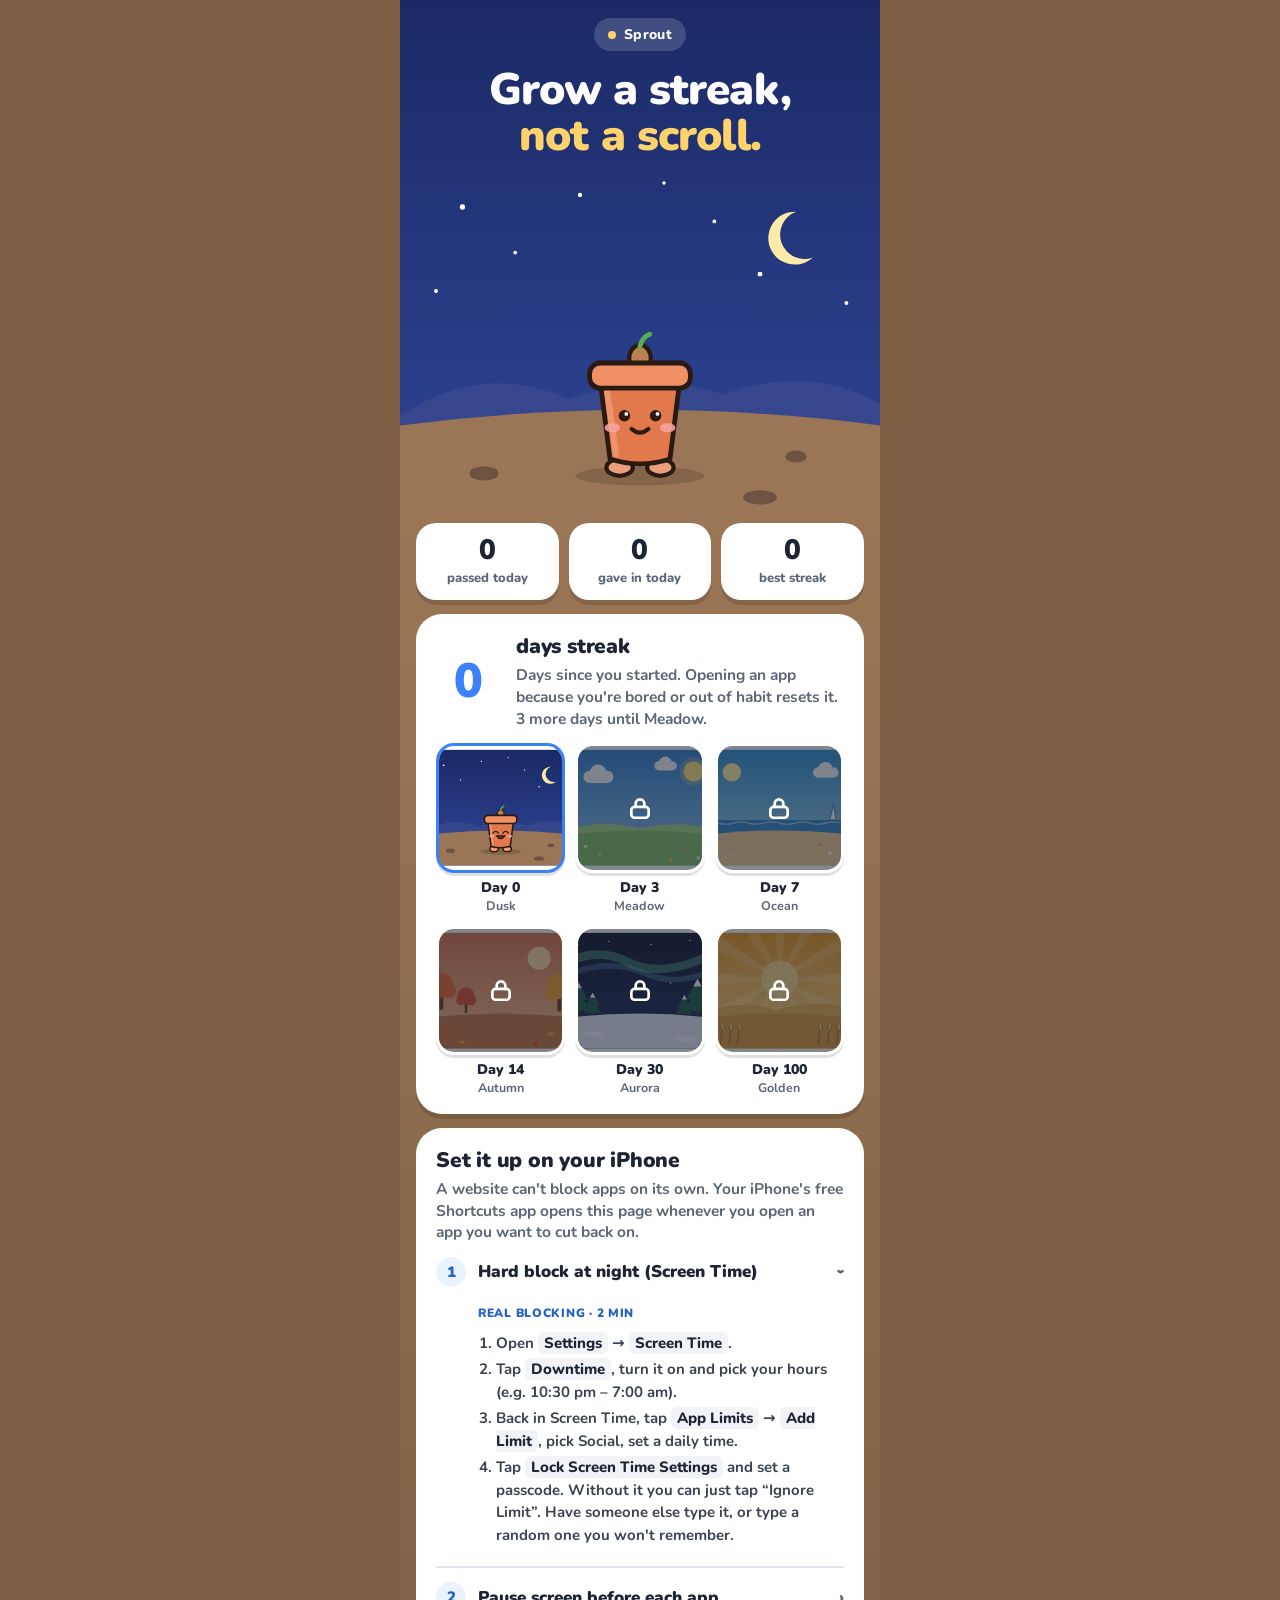
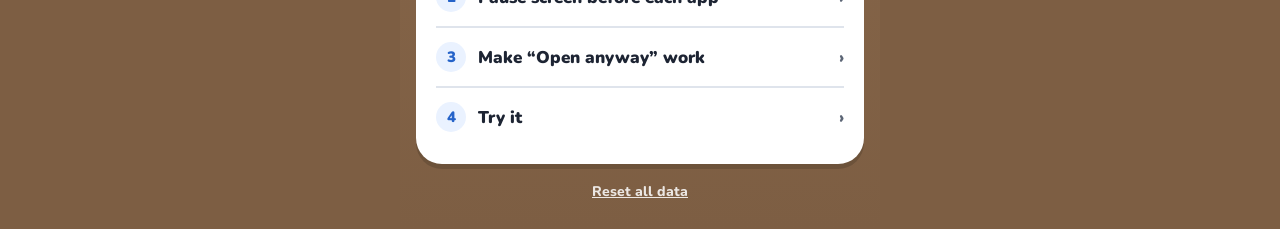
==== pause/index.html @ 218183bf "Add Sprout: a pause screen before distracting apps A self-contained page at /pause/ that iPhone Shor" ====
<!doctype html>
<html lang="en">
<head>
<meta charset="utf-8">
<meta name="viewport" content="width=device-width, initial-scale=1, viewport-fit=cover">
<title>Sprout</title>
<meta name="description" content="A pause screen that shows up before distracting apps. Grow a streak, not a scroll.">
<meta name="robots" content="noindex">
<meta name="theme-color" content="#1b2a66">
<meta name="apple-mobile-web-app-capable" content="yes">
<meta name="apple-mobile-web-app-title" content="Sprout">
<link rel="icon" href="data:image/svg+xml,%3Csvg xmlns='http://www.w3.org/2000/svg' viewBox='0 0 64 64'%3E%3Crect width='64' height='64' rx='14' fill='%231b2a66'/%3E%3Cpath d='M32 50V30' stroke='%2386c96f' stroke-width='5' stroke-linecap='round'/%3E%3Cpath d='M32 34C22 34 16 26 16 18c10 0 16 6 16 16zM32 30c0-10 6-16 16-16 0 8-6 16-16 16z' fill='%2386c96f'/%3E%3C/svg%3E">
<link rel="preconnect" href="https://fonts.googleapis.com">
<link rel="preconnect" href="https://fonts.gstatic.com" crossorigin>
<link href="https://fonts.googleapis.com/css2?family=Nunito:wght@600;700;800;900&display=swap" rel="stylesheet">
<style>
  :root {
    --sky1: #1b2a66; --sky2: #2f4596;
    --ground1: #9a7656; --ground2: #7d5e43;
    --ink-sky: #ffffff; --accent: #ffd36b;
    --card: #ffffff; --card-ink: #1d2433; --muted: #5d6676;
    --blue: #3b82f6; --blue-deep: #2563c9; --blue-soft: #eaf2ff;
    --line: #dfe4ec; --danger: #c2410c;
    --radius: 26px;
  }
  * { box-sizing: border-box; }
  html, body { margin: 0; }
  body {
    font-family: "Nunito", ui-rounded, "SF Pro Rounded", system-ui, -apple-system, sans-serif;
    background: var(--ground2);
    color: var(--card-ink);
    -webkit-font-smoothing: antialiased;
    -webkit-tap-highlight-color: transparent;
    min-height: 100svh;
  }
  .app { max-width: 480px; margin: 0 auto; min-height: 100svh; display: flex; flex-direction: column; overflow: hidden; }

  /* ---------- sky ---------- */
  .sky {
    background: linear-gradient(180deg, var(--sky1) 0%, var(--sky2) 100%);
    color: var(--ink-sky);
    padding: calc(18px + env(safe-area-inset-top)) 20px 0;
    text-align: center;
    position: relative;
  }
  .pill {
    display: inline-flex; align-items: center; gap: 8px;
    font-weight: 800; font-size: 14px; letter-spacing: .02em;
    padding: 7px 14px; border-radius: 999px;
    background: rgba(255,255,255,.16); color: var(--ink-sky);
  }
  .pill .dot { width: 8px; height: 8px; border-radius: 50%; background: var(--accent); }
  h1 {
    margin: 16px 0 0; font-weight: 900; font-size: clamp(34px, 9.5vw, 44px);
    line-height: 1.05; letter-spacing: -.02em; text-wrap: balance;
  }
  h1 .accent { color: var(--accent); }
  .sub-sky { margin: 10px 0 0; font-weight: 700; font-size: 17px; opacity: .85; }

  .scene-wrap { position: relative; margin: 0 -20px; }
  .scene-wrap svg { display: block; width: 100%; height: auto; }
  .breath-label {
    position: absolute; left: 0; right: 0; top: 4%;
    font-weight: 900; font-size: 20px; letter-spacing: .01em;
    color: var(--ink-sky); transition: opacity .4s;
  }
  .breath-label b { display: block; font-size: 15px; font-weight: 800; opacity: .75; margin-top: 2px; font-variant-numeric: tabular-nums; }

  /* breathing ring + idle bob */
  .ring { transform-box: fill-box; transform-origin: center; transform: scale(.72); opacity: .0; }
  .breathing .ring { animation: breathe 10s ease-in-out forwards; }
  @keyframes breathe {
    0% { transform: scale(.72); opacity: .0; }
    8% { opacity: 1; }
    50% { transform: scale(1.12); opacity: 1; }
    92% { opacity: 1; }
    100% { transform: scale(.72); opacity: 0; }
  }
  .bob { animation: bob 3.2s ease-in-out infinite; transform-box: fill-box; transform-origin: bottom center; }
  @keyframes bob { 0%,100% { transform: translateY(0) } 50% { transform: translateY(-4px) } }
  .cheer .bob { animation: hop .6s ease-out 3; }
  @keyframes hop { 0%,100% { transform: translateY(0) scaleY(1) } 30% { transform: translateY(-16px) scaleY(1.04) } 60% { transform: translateY(0) scaleY(.95) } }
  .twinkle { animation: twinkle 2.6s ease-in-out infinite; }
  @keyframes twinkle { 0%,100% { opacity: .35 } 50% { opacity: 1 } }

  /* ---------- ground ---------- */
  .ground {
    flex: 1;
    background: linear-gradient(180deg, var(--ground1) 0%, var(--ground2) 100%);
    padding: 4px 16px calc(28px + env(safe-area-inset-bottom));
    display: flex; flex-direction: column; gap: 14px;
  }
  .card {
    background: var(--card); border-radius: var(--radius);
    box-shadow: 0 5px 0 rgba(0,0,0,.14);
    padding: 18px 20px;
  }
  .card h2 { margin: 0 0 4px; font-size: 21px; font-weight: 900; letter-spacing: -.01em; }
  .card p { margin: 0; color: var(--muted); font-weight: 700; font-size: 15.5px; line-height: 1.4; }

  .q-title { color: #fff; font-weight: 900; font-size: 22px; text-align: center; margin: 4px 0 0; text-shadow: 0 2px 0 rgba(0,0,0,.12); text-wrap: balance; }

  .option {
    width: 100%; display: flex; align-items: center; gap: 14px; text-align: left;
    font: inherit; color: inherit; cursor: pointer;
    background: var(--card); border: 3px solid transparent; border-radius: var(--radius);
    box-shadow: 0 5px 0 rgba(0,0,0,.14);
    padding: 14px 18px;
    transition: transform .12s, border-color .15s, background .15s;
  }
  .option:active { transform: translateY(2px); }
  .option[aria-checked="true"] { border-color: var(--blue); background: var(--blue-soft); box-shadow: 0 5px 0 var(--blue-deep); }
  .radio { flex: none; width: 28px; height: 28px; border-radius: 50%; border: 3px solid #cfd5df; display: grid; place-items: center; background: #fff; }
  .option[aria-checked="true"] .radio { border-color: var(--blue); }
  .option[aria-checked="true"] .radio::after { content: ""; width: 14px; height: 14px; border-radius: 50%; background: var(--blue); }
  .option b { display: block; font-size: 18px; font-weight: 900; }
  .option span.s { display: block; font-size: 14.5px; font-weight: 700; color: var(--muted); margin-top: 1px; }
  .options { display: flex; flex-direction: column; gap: 10px; }

  .btn {
    display: block; width: 100%; border: 0; cursor: pointer; text-decoration: none; text-align: center;
    font: inherit; font-weight: 900; font-size: 21px;
    padding: 17px 20px; border-radius: 999px;
    background: var(--blue); color: #fff;
    box-shadow: 0 6px 0 var(--blue-deep);
    transition: transform .1s, box-shadow .1s;
  }
  .btn:active { transform: translateY(4px); box-shadow: 0 2px 0 var(--blue-deep); }
  .btn.ghost { background: rgba(255,255,255,.2); color: #fff; box-shadow: none; font-size: 16px; padding: 13px 18px; }
  .btn.ghost:disabled { opacity: .45; cursor: default; }
  .btn.ghost.warn { background: rgba(0,0,0,.2); }
  .fine { color: rgba(255,255,255,.92); text-align: center; font-weight: 700; font-size: 14.5px; margin: 0; line-height: 1.45; text-shadow: 0 1px 0 rgba(0,0,0,.1); }
  .fine a { color: #fff; }

  .hidden { display: none !important; }
  .fade-in { animation: fadeUp .45s ease-out both; }
  @keyframes fadeUp { from { opacity: 0; transform: translateY(10px) } to { opacity: 1; transform: none } }

  /* ---------- dashboard ---------- */
  .stats { display: grid; grid-template-columns: 1fr 1fr 1fr; gap: 10px; }
  .stat { background: var(--card); border-radius: 20px; box-shadow: 0 5px 0 rgba(0,0,0,.14); padding: 12px 8px; text-align: center; }
  .stat b { display: block; font-size: 28px; font-weight: 900; line-height: 1.1; font-variant-numeric: tabular-nums; }
  .stat span { font-size: 13px; font-weight: 800; color: var(--muted); }
  .streak-card { display: flex; align-items: center; gap: 16px; }
  .streak-num { flex: none; font-size: 48px; font-weight: 900; line-height: 1; color: var(--blue); font-variant-numeric: tabular-nums; min-width: 64px; text-align: center; }

  .themes { display: grid; grid-template-columns: repeat(3, 1fr); gap: 12px 10px; margin-top: 14px; }
  .theme { text-align: center; }
  .theme .thumb { position: relative; border-radius: 18px; overflow: hidden; aspect-ratio: 1; border: 3px solid #fff; box-shadow: 0 3px 0 rgba(0,0,0,.12); }
  .theme .thumb svg { width: 100%; height: 100%; display: block; }
  .theme.locked .thumb::after { content: ""; position: absolute; inset: 0; background: rgba(30,36,50,.55); }
  .theme .lock { position: absolute; inset: 0; display: grid; place-items: center; z-index: 1; }
  .theme .thumb .lock svg { width: 26px; height: 26px; }
  .theme.current .thumb { border-color: var(--blue); }
  .theme small { display: block; margin-top: 5px; font-weight: 900; font-size: 14px; }
  .theme small i { font-style: normal; display: block; font-weight: 700; font-size: 12.5px; color: var(--muted); }

  details.step { border-top: 2px solid var(--line); }
  details.step:first-of-type { border-top: 0; }
  details.step summary {
    list-style: none; cursor: pointer; padding: 14px 0; display: flex; align-items: center; gap: 12px;
    font-weight: 900; font-size: 17px;
  }
  details.step summary::-webkit-details-marker { display: none; }
  .num { flex: none; width: 30px; height: 30px; border-radius: 50%; background: var(--blue-soft); color: var(--blue-deep); display: grid; place-items: center; font-weight: 900; font-size: 15px; }
  .chev { margin-left: auto; transition: transform .2s; color: var(--muted); }
  details[open] .chev { transform: rotate(90deg); }
  .step-body { padding: 0 0 16px 42px; font-weight: 700; font-size: 15px; color: #3b4352; line-height: 1.5; }
  .step-body ol { margin: 6px 0 0; padding-left: 18px; }
  .step-body li { margin: 4px 0; }
  .step-body em { font-style: normal; background: #f1f3f7; border-radius: 6px; padding: 1px 6px; color: var(--card-ink); font-weight: 800; }
  .step-body .tag { display: inline-block; font-size: 12px; font-weight: 900; text-transform: uppercase; letter-spacing: .06em; color: var(--blue-deep); margin-bottom: 4px; }
  .note { margin-top: 10px; background: #fff7e6; border-radius: 12px; padding: 10px 12px; color: #6b4a12; font-size: 14px; }

  .links { display: flex; flex-direction: column; gap: 8px; margin-top: 10px; }
  .link-row { display: flex; align-items: center; gap: 8px; background: #f4f6fa; border-radius: 14px; padding: 8px 8px 8px 12px; }
  .link-row strong { font-size: 15px; font-weight: 900; min-width: 78px; }
  .link-row code { flex: 1; min-width: 0; font-size: 12px; color: var(--muted); overflow: hidden; text-overflow: ellipsis; white-space: nowrap; font-family: ui-monospace, Menlo, monospace; }
  .copy { flex: none; border: 0; border-radius: 999px; background: var(--blue); color: #fff; font: inherit; font-weight: 900; font-size: 13px; padding: 7px 12px; cursor: pointer; }
  .copy.done { background: #16a34a; }
  .textlink { background: none; border: 0; padding: 0; font: inherit; font-weight: 800; color: rgba(255,255,255,.85); text-decoration: underline; cursor: pointer; font-size: 14px; }
  .footer-links { display: flex; justify-content: center; gap: 22px; margin-top: 4px; }

  @media (prefers-reduced-motion: reduce) {
    .bob, .twinkle, .cheer .bob { animation: none; }
    .breathing .ring { animation-duration: .01s; }
    .fade-in { animation: none; }
  }
</style>
</head>
<body>
<div class="app" id="app">
  <section class="sky">
    <span class="pill" id="pill"><span class="dot"></span><span id="pill-text">Sprout</span></span>
    <h1 id="title"></h1>
    <p class="sub-sky hidden" id="sub-sky"></p>
    <div class="scene-wrap" id="scene-wrap">
      <div class="breath-label hidden" id="breath-label" aria-live="polite"></div>
      <div id="scene"></div>
    </div>
  </section>
  <section class="ground" id="ground"></section>
</div>

<script>
(function () {
  "use strict";

  /* ---------- config ---------- */
  var THEMES = [
    { key: "dusk",   name: "Dusk",   day: 0,   sky: ["#1b2a66", "#2f4596"], ground: ["#9a7656", "#7d5e43"], ink: "#ffffff", accent: "#ffd36b" },
    { key: "meadow", name: "Meadow", day: 3,   sky: ["#2f7fcf", "#8fcaf0"], ground: ["#7fc266", "#5ea24f"], ink: "#ffffff", accent: "#ffe27a" },
    { key: "ocean",  name: "Ocean",  day: 7,   sky: ["#2b8fd0", "#a9dcf3"], ground: ["#efcf93", "#d9b06e"], ink: "#ffffff", accent: "#fff09a" },
    { key: "autumn", name: "Autumn", day: 14,  sky: ["#d9714a", "#f6c58e"], ground: ["#c7773f", "#a45b2a"], ink: "#ffffff", accent: "#fff1b8" },
    { key: "aurora", name: "Aurora", day: 30,  sky: ["#0c1430", "#1c2c5c"], ground: ["#e3eaf6", "#bcc8df"], ink: "#ffffff", accent: "#7ef0b5" },
    { key: "golden", name: "Golden", day: 100, sky: ["#e9951f", "#fcdf8e"], ground: ["#dc9a3b", "#bf7d24"], ink: "#3a240c", accent: "#a8410c" }
  ];
  var APPS = {
    tiktok:    { name: "TikTok",    url: "tiktok://" },
    instagram: { name: "Instagram", url: "instagram://" },
    youtube:   { name: "YouTube",   url: "youtube://" },
    x:         { name: "X",         url: "twitter://" },
    snapchat:  { name: "Snapchat",  url: "snapchat://" },
    reddit:    { name: "Reddit",    url: "reddit://" },
    facebook:  { name: "Facebook",  url: "fb://" }
  };
  var REASONS = [
    { key: "bored", label: "I'm bored",          sub: "Scrolling won't fix it.",                       breaks: true },
    { key: "habit", label: "Just habit",         sub: "My thumb went there on its own.",              breaks: true },
    { key: "need",  label: "I need it for something", sub: "A message, work, a search. Streak stays safe.", breaks: false },
    { key: "want",  label: "I really want to watch something", sub: "Fair. It costs your streak.",   breaks: true }
  ];
  var BREATH_SECONDS = 10;
  var LET_ME_IN = "Let Me In";
  var STORE_KEY = "sprout.v1";

  /* ---------- storage ---------- */
  function today(d) {
    d = d || new Date();
    return d.getFullYear() + "-" + String(d.getMonth() + 1).padStart(2, "0") + "-" + String(d.getDate()).padStart(2, "0");
  }
  function daysBetween(a, b) {
    var x = a.split("-").map(Number), y = b.split("-").map(Number);
    return Math.round((Date.UTC(y[0], y[1] - 1, y[2]) - Date.UTC(x[0], x[1] - 1, x[2])) / 864e5);
  }
  function load() {
    try {
      var s = JSON.parse(localStorage.getItem(STORE_KEY));
      if (s && s.log && s.startedAt) return s;
    } catch (e) {}
    return { startedAt: today(), lastSlip: null, best: 0, log: {} };
  }
  function save() {
    try {
      var keys = Object.keys(state.log).sort();
      while (keys.length > 90) delete state.log[keys.shift()];
      localStorage.setItem(STORE_KEY, JSON.stringify(state));
    } catch (e) {}
  }
  function streak() { return Math.max(0, daysBetween(state.lastSlip || state.startedAt, today())); }
  function dayLog() {
    var k = today();
    if (!state.log[k]) state.log[k] = { attempts: 0, pass: 0, slip: 0, needed: 0, apps: {} };
    return state.log[k];
  }
  function themeIndex(days) { var i = 0; THEMES.forEach(function (t, k) { if (days >= t.day) i = k; }); return i; }

  var state = load();
  state.best = Math.max(state.best || 0, streak());
  save();

  /* ---------- drawing ---------- */
  var OUT = "#2b1a12";
  function leaf(x, y, dir, s) {
    return '<path d="M' + x + ' ' + y +
      ' Q' + (x + dir * s * 0.45) + ' ' + (y - s * 0.95) + ' ' + (x + dir * s) + ' ' + (y - s * 0.62) +
      ' Q' + (x + dir * s * 0.62) + ' ' + (y - s * 0.02) + ' ' + x + ' ' + y + 'Z" fill="#6cc160" stroke="' + OUT + '" stroke-width="3.5" stroke-linejoin="round"/>' +
      '<path d="M' + (x + dir * 4) + ' ' + (y - 4) + ' Q' + (x + dir * s * 0.5) + ' ' + (y - s * 0.45) + ' ' + (x + dir * s * 0.82) + ' ' + (y - s * 0.6) + '" fill="none" stroke="#4e9e48" stroke-width="2.5" stroke-linecap="round"/>';
  }
  function stem(top) {
    return '<path d="M200 176 Q195 ' + ((176 + top) / 2) + ' 200 ' + top + '" fill="none" stroke="' + OUT + '" stroke-width="10" stroke-linecap="round"/>' +
           '<path d="M200 176 Q195 ' + ((176 + top) / 2) + ' 200 ' + top + '" fill="none" stroke="#5aae4f" stroke-width="5" stroke-linecap="round"/>';
  }
  function flower(cx, cy, r, color) {
    var p = "";
    for (var i = 0; i < 6; i++) {
      var a = i * Math.PI / 3;
      p += '<circle cx="' + (cx + Math.cos(a) * r * 1.15).toFixed(1) + '" cy="' + (cy + Math.sin(a) * r * 1.15).toFixed(1) + '" r="' + r + '" fill="' + color + '" stroke="' + OUT + '" stroke-width="3.5"/>';
    }
    return p + '<circle cx="' + cx + '" cy="' + cy + '" r="' + (r * 0.85) + '" fill="#ffd54a" stroke="' + OUT + '" stroke-width="3.5"/>';
  }
  function sparkle(x, y, s) {
    return '<path class="twinkle" d="M' + x + ' ' + (y - s) + ' Q' + x + ' ' + y + ' ' + (x + s) + ' ' + y + ' Q' + x + ' ' + y + ' ' + x + ' ' + (y + s) + ' Q' + x + ' ' + y + ' ' + (x - s) + ' ' + y + ' Q' + x + ' ' + y + ' ' + x + ' ' + (y - s) + 'Z" fill="#fff6c2"/>';
  }
  function plant(stage) {
    switch (stage) {
      case 0:
        return '<ellipse cx="200" cy="166" rx="9" ry="11" fill="#b9814f" stroke="' + OUT + '" stroke-width="3.5"/>' +
               '<path d="M200 156 q2 -8 8 -10" fill="none" stroke="#5aae4f" stroke-width="4" stroke-linecap="round"/>';
      case 1:
        return stem(138) + leaf(200, 142, -1, 30) + leaf(200, 146, 1, 30);
      case 2:
        return stem(108) + leaf(200, 150, -1, 34) + leaf(200, 152, 1, 34) + leaf(200, 116, -1, 30) + leaf(200, 120, 1, 30);
      case 3:
        return stem(96) + leaf(200, 152, -1, 36) + leaf(200, 154, 1, 36) + leaf(200, 122, -1, 32) + leaf(200, 126, 1, 32) +
               '<path d="M200 70 C214 78 214 98 200 102 C186 98 186 78 200 70Z" fill="#f48fb1" stroke="' + OUT + '" stroke-width="3.5" stroke-linejoin="round"/>' +
               '<path d="M188 96 Q200 108 212 96 Q206 104 200 104 Q194 104 188 96Z" fill="#6cc160" stroke="' + OUT + '" stroke-width="3" stroke-linejoin="round"/>';
      case 4:
        return stem(96) + leaf(200, 152, -1, 36) + leaf(200, 154, 1, 36) + leaf(200, 122, -1, 32) + leaf(200, 126, 1, 32) + flower(200, 84, 12, "#f48fb1");
      default:
        return '<path d="M200 140 Q226 126 236 104" fill="none" stroke="' + OUT + '" stroke-width="9" stroke-linecap="round"/>' +
               '<path d="M200 140 Q226 126 236 104" fill="none" stroke="#5aae4f" stroke-width="4.5" stroke-linecap="round"/>' +
               stem(92) + leaf(200, 154, -1, 38) + leaf(200, 156, 1, 30) + leaf(200, 124, -1, 34) +
               flower(236, 100, 8, "#ffffff") + flower(200, 80, 13, "#f48fb1") +
               sparkle(150, 70, 9) + sparkle(258, 64, 7) + sparkle(266, 140, 6) + sparkle(138, 128, 6);
    }
  }
  function face(mood) {
    var eyes, mouth, extra = "";
    if (mood === "calm") {
      eyes = '<path d="M180 212 q7 7 14 0 M206 212 q7 7 14 0" fill="none" stroke="' + OUT + '" stroke-width="3.5" stroke-linecap="round"/>';
      mouth = '<path d="M192 225 q8 7 16 0" fill="none" stroke="' + OUT + '" stroke-width="3.5" stroke-linecap="round"/>';
    } else if (mood === "happy") {
      eyes = '<path d="M180 216 q7 -9 14 0 M206 216 q7 -9 14 0" fill="none" stroke="' + OUT + '" stroke-width="3.5" stroke-linecap="round"/>';
      mouth = '<path d="M189 223 q11 15 22 0 z" fill="#8a2f22" stroke="' + OUT + '" stroke-width="3" stroke-linejoin="round"/>';
    } else if (mood === "sad") {
      eyes = '<circle cx="187" cy="214" r="4.5" fill="' + OUT + '"/><circle cx="213" cy="214" r="4.5" fill="' + OUT + '"/>' +
             '<path d="M180 205 l10 -3 M220 205 l-10 -3" stroke="' + OUT + '" stroke-width="3" stroke-linecap="round"/>';
      mouth = '<path d="M193 230 q7 -6 14 0" fill="none" stroke="' + OUT + '" stroke-width="3.5" stroke-linecap="round"/>';
      extra = '<path d="M221 219 q3 6 0 8 q-3 -2 0 -8z" fill="#7cc4f2"/>';
    } else {
      eyes = '<circle cx="187" cy="214" r="4.8" fill="' + OUT + '"/><circle cx="213" cy="214" r="4.8" fill="' + OUT + '"/>' +
             '<circle cx="188.6" cy="212.4" r="1.6" fill="#fff"/><circle cx="214.6" cy="212.4" r="1.6" fill="#fff"/>';
      mouth = '<path d="M193 225 q7 6 14 0" fill="none" stroke="' + OUT + '" stroke-width="3.5" stroke-linecap="round"/>';
    }
    return '<ellipse cx="177" cy="224" rx="6.5" ry="3.8" fill="#f4a3a0" opacity=".9"/><ellipse cx="223" cy="224" rx="6.5" ry="3.8" fill="#f4a3a0" opacity=".9"/>' + eyes + mouth + extra;
  }
  function mascot(stage, mood) {
    return '<ellipse cx="200" cy="264" rx="54" ry="8" fill="#000" opacity=".14"/>' +
      '<g class="bob">' +
        plant(stage) +
        '<ellipse cx="183" cy="257" rx="11" ry="7" fill="#e9a07a" stroke="' + OUT + '" stroke-width="3.5"/>' +
        '<ellipse cx="217" cy="257" rx="11" ry="7" fill="#e9a07a" stroke="' + OUT + '" stroke-width="3.5"/>' +
        '<path d="M167 186 L233 186 L225 250 Q200 258 175 250 Z" fill="#e2794c" stroke="' + OUT + '" stroke-width="4" stroke-linejoin="round"/>' +
        '<path d="M172 190 L180 246" stroke="#f3a07a" stroke-width="5" stroke-linecap="round" opacity=".7"/>' +
        '<rect x="158" y="170" width="84" height="21" rx="9" fill="#ef9165" stroke="' + OUT + '" stroke-width="4"/>' +
        face(mood) +
      '</g>';
  }

  function decor(t) {
    var g = "";
    switch (t.key) {
      case "dusk":
        g += '<path d="M330 44 a22 22 0 1 0 14 38 a18 18 0 1 1 -14 -38z" fill="#fde9a8"/>';
        [[52,40,2.2],[96,78,1.6],[150,30,1.8],[262,52,1.6],[300,96,2],[372,120,1.6],[30,110,1.6],[220,20,1.4]].forEach(function (s, i) {
          g += '<circle class="twinkle" style="animation-delay:' + (i * .3) + 's" cx="' + s[0] + '" cy="' + s[1] + '" r="' + s[2] + '" fill="#fff"/>';
        });
        g += '<path d="M0 214 Q70 168 140 200 Q210 176 270 196 Q340 170 400 204 L400 230 L0 230Z" fill="#3a4a8e" opacity=".75"/>';
        break;
      case "meadow":
        g += '<circle cx="340" cy="56" r="26" fill="#ffe27a"/><circle cx="340" cy="56" r="36" fill="#ffe27a" opacity=".25"/>';
        g += cloud(70, 60, 1) + cloud(250, 34, .75);
        g += '<path d="M0 212 Q100 176 200 204 Q300 180 400 208 L400 240 L0 240Z" fill="#9fd486"/>';
        break;
      case "ocean":
        g += '<circle cx="76" cy="58" r="24" fill="#fff3a6"/>' + cloud(300, 50, .85);
        g += '<rect x="0" y="182" width="400" height="40" fill="#2f86c8"/><path d="M0 190 q20 -6 40 0 t40 0 t40 0 t40 0 t40 0 t40 0 t40 0 t40 0 t40 0 t40 0" fill="none" stroke="#bfe6fb" stroke-width="3" opacity=".7"/>';
        g += '<path d="M330 182 l10 -40 l6 40z" fill="#fff" stroke="#2b5c86" stroke-width="2"/>';
        break;
      case "autumn":
        g += '<circle cx="300" cy="66" r="30" fill="#ffe2a8" opacity=".9"/>';
        g += tree(46, 196, "#e8692f") + tree(352, 200, "#f2a02b") + tree(110, 206, "#d94f2a", .7);
        break;
      case "aurora":
        g += '<path d="M-10 90 Q80 30 170 76 T400 50" fill="none" stroke="#7ef0b5" stroke-width="22" opacity=".35" stroke-linecap="round"/>' +
             '<path d="M-10 120 Q110 60 210 104 T420 80" fill="none" stroke="#6fd3f2" stroke-width="14" opacity=".28" stroke-linecap="round"/>';
        [[40,30],[120,22],[230,30],[330,20],[372,104],[16,150],[280,130]].forEach(function (s, i) {
          g += '<circle class="twinkle" style="animation-delay:' + (i * .35) + 's" cx="' + s[0] + '" cy="' + s[1] + '" r="1.8" fill="#fff"/>';
        });
        g += pine(40, 210, 1) + pine(78, 214, .7) + pine(350, 212, 1.1) + pine(316, 216, .65);
        break;
      case "golden":
        for (var i = 0; i < 12; i++) {
          var a = i * Math.PI / 6;
          g += '<path d="M200 120 L' + (200 + Math.cos(a - .1) * 260).toFixed(0) + ' ' + (120 + Math.sin(a - .1) * 260).toFixed(0) + ' L' + (200 + Math.cos(a + .1) * 260).toFixed(0) + ' ' + (120 + Math.sin(a + .1) * 260).toFixed(0) + 'Z" fill="#fff6d0" opacity=".18"/>';
        }
        g += '<circle cx="200" cy="120" r="48" fill="#fff1b0" opacity=".55"/>';
        g += '<path d="M0 208 Q90 170 190 200 Q300 166 400 200 L400 240 L0 240Z" fill="#e8b04f"/>';
        break;
    }
    return g;
  }
  function groundDetail(t) {
    var g = "";
    if (t.key === "dusk") g += '<ellipse cx="70" cy="262" rx="12" ry="6" fill="#6d5340"/><ellipse cx="330" cy="248" rx="9" ry="5" fill="#6d5340"/><ellipse cx="300" cy="282" rx="14" ry="6" fill="#6d5340"/>';
    if (t.key === "meadow") [[60,250,"#fff"],[96,272,"#ffd54a"],[318,256,"#f48fb1"],[352,280,"#fff"],[280,286,"#ffd54a"]].forEach(function (f) {
      g += '<circle cx="' + f[0] + '" cy="' + f[1] + '" r="4" fill="' + f[2] + '"/><circle cx="' + f[0] + '" cy="' + f[1] + '" r="1.6" fill="#e0a21b"/>';
    });
    if (t.key === "ocean") g += '<path d="M64 262 q8 -12 16 0z" fill="#f6a7b6"/><circle cx="330" cy="268" r="5" fill="#fff" opacity=".8"/><path d="M300 248 l6 -6 l6 6z" fill="#e58a5b"/>';
    if (t.key === "autumn") [[62,256,"#e8692f",20],[330,262,"#f2a02b",-30],[290,288,"#d94f2a",45],[100,284,"#f2a02b",10]].forEach(function (l) {
      g += '<ellipse cx="' + l[0] + '" cy="' + l[1] + '" rx="8" ry="4" fill="' + l[2] + '" transform="rotate(' + l[3] + ' ' + l[0] + ' ' + l[1] + ')"/>';
    });
    if (t.key === "aurora") g += '<ellipse cx="80" cy="262" rx="26" ry="6" fill="#fff" opacity=".7"/><ellipse cx="320" cy="276" rx="30" ry="6" fill="#fff" opacity=".7"/>';
    if (t.key === "golden") for (var i = 0; i < 7; i++) {
      var x = i < 4 ? 24 + i * 22 : 300 + (i - 4) * 24;
      g += '<path d="M' + x + ' 290 Q' + (x + 3) + ' 260 ' + (x + 6) + ' 246" fill="none" stroke="#9c6416" stroke-width="2.5"/><ellipse cx="' + (x + 6) + '" cy="244" rx="4" ry="9" fill="#f7d26e" stroke="#9c6416" stroke-width="2"/>';
    }
    return g;
  }
  function cloud(x, y, s) {
    return '<g transform="translate(' + x + ' ' + y + ') scale(' + s + ')" fill="#fff" opacity=".95"><circle cx="0" cy="10" r="16"/><circle cx="22" cy="0" r="22"/><circle cx="46" cy="10" r="16"/><rect x="0" y="10" width="46" height="16"/></g>';
  }
  function tree(x, y, c, s) {
    s = s || 1;
    return '<g transform="translate(' + x + ' ' + y + ') scale(' + s + ')"><rect x="-5" y="-40" width="10" height="44" rx="4" fill="#6b3e1f"/><circle cx="0" cy="-60" r="32" fill="' + c + '"/><circle cx="-18" cy="-44" r="18" fill="' + c + '"/><circle cx="18" cy="-46" r="20" fill="' + c + '"/></g>';
  }
  function pine(x, y, s) {
    return '<g transform="translate(' + x + ' ' + y + ') scale(' + s + ')"><rect x="-4" y="-10" width="8" height="14" fill="#4a3426"/><path d="M0 -84 L26 -36 L-26 -36Z M0 -62 L32 -8 L-32 -8Z" fill="#1f5a4a"/><path d="M0 -84 L10 -66 L-10 -66Z" fill="#fff"/></g>';
  }

  function sceneSVG(t, opts) {
    opts = opts || {};
    var full = !!opts.full;
    var vb = full ? "40 0 320 300" : "0 0 400 300";
    var s = '<svg viewBox="' + vb + '" xmlns="http://www.w3.org/2000/svg" role="img" aria-label="' + t.name + ' scene">';
    if (full) s += '<defs><linearGradient id="g' + t.key + '" x1="0" y1="0" x2="0" y2="1"><stop offset="0" stop-color="' + t.sky[0] + '"/><stop offset="1" stop-color="' + t.sky[1] + '"/></linearGradient></defs><rect width="400" height="300" fill="url(#g' + t.key + ')"/>';
    s += decor(t);
    s += '<path d="M0 222 Q200 196 400 222 L400 300 L0 300Z" fill="' + t.ground[0] + '"/>';
    s += groundDetail(t);
    if (opts.ring) s += '<circle class="ring" cx="200" cy="170" r="104" fill="#fff" fill-opacity=".1" stroke="#fff" stroke-opacity=".5" stroke-width="3"/>';
    if (opts.stage != null) s += mascot(opts.stage, opts.mood || "open");
    if (opts.full && opts.lock) s += "";
    return s + "</svg>";
  }

  /* ---------- helpers ---------- */
  var $ = function (id) { return document.getElementById(id); };
  function esc(s) { return String(s).replace(/[&<>"']/g, function (c) { return { "&": "&amp;", "<": "&lt;", ">": "&gt;", '"': "&quot;", "'": "&#39;" }[c]; }); }
  function ordinal(n) { var s = ["th", "st", "nd", "rd"], v = n % 100; return n + (s[(v - 20) % 10] || s[v] || s[0]); }
  function plural(n, w) { return n + " " + w + (n === 1 ? "" : "s"); }
  function applyTheme(t) {
    var r = document.documentElement.style;
    r.setProperty("--sky1", t.sky[0]); r.setProperty("--sky2", t.sky[1]);
    r.setProperty("--ground1", t.ground[0]); r.setProperty("--ground2", t.ground[1]);
    r.setProperty("--ink-sky", t.ink); r.setProperty("--accent", t.accent);
    var m = document.querySelector('meta[name="theme-color"]'); if (m) m.setAttribute("content", t.sky[0]);
  }
  function drawScene(opts) { $("scene").innerHTML = sceneSVG(THEME, opts); }

  var days = streak();
  var STAGE = themeIndex(days);
  var THEME = THEMES[STAGE];
  applyTheme(THEME);

  var params = new URLSearchParams(location.search);
  var appKey = (params.get("app") || "").toLowerCase().trim();
  var demo = params.has("demo");

  if (appKey) pauseScreen(); else dashboard();

  /* ---------- pause screen ---------- */
  function pauseScreen() {
    var app = APPS[appKey] || { name: appKey.charAt(0).toUpperCase() + appKey.slice(1), url: null };
    var dl = dayLog();
    var count;
    var already = false;
    try { already = sessionStorage.getItem("sprout.counted") === location.search; } catch (e) {}
    if (demo) {
      count = (dl.apps[appKey] || 0) + 1;
    } else if (already) {
      count = dl.apps[appKey] || 1;
    } else {
      dl.attempts++; dl.apps[appKey] = (dl.apps[appKey] || 0) + 1; count = dl.apps[appKey];
      save();
      try { sessionStorage.setItem("sprout.counted", location.search); } catch (e) {}
    }

    document.title = "Pause · " + app.name;
    $("pill-text").textContent = demo ? "Practice run · " + app.name : "Before " + app.name;
    $("title").innerHTML = 'Hold up.<br><span class="accent">Breathe first.</span>';
    drawScene({ stage: STAGE, mood: "calm", ring: true });

    var label = $("breath-label");
    label.classList.remove("hidden");
    var wrap = $("scene-wrap");
    $("ground").innerHTML =
      '<p class="fine" style="font-size:16px;margin-top:6px">' + esc(ordinal(count)) + " time opening " + esc(app.name) + " today" +
      (days > 0 ? " · " + plural(days, "day") + " streak" : "") + "</p>";

    var left = BREATH_SECONDS;
    function tick() {
      var phase = left > BREATH_SECONDS / 2 ? "Breathe in…" : "Breathe out…";
      label.innerHTML = esc(phase) + "<b>" + left + "</b>";
    }
    requestAnimationFrame(function () { wrap.classList.add("breathing"); });
    tick();
    var timer = setInterval(function () {
      left--;
      if (left <= 0) { clearInterval(timer); label.classList.add("hidden"); wrap.classList.remove("breathing"); askWhy(app, count); return; }
      tick();
    }, 1000);
  }

  function askWhy(app, count) {
    drawScene({ stage: STAGE, mood: "open" });
    $("title").innerHTML = "Why open<br><span class=\"accent\">" + esc(app.name) + "?</span>";
    var chosen = null;
    var html = '<div class="options fade-in" role="radiogroup" aria-label="Reason">';
    REASONS.forEach(function (r) {
      html += '<button class="option" role="radio" aria-checked="false" data-k="' + r.key + '"><span class="radio"></span><span><b>' + esc(r.label) + '</b><span class="s">' + esc(r.sub) + "</span></span></button>";
    });
    html += "</div>" +
      '<button class="btn fade-in" id="pass">I\'ll pass</button>' +
      '<button class="btn ghost fade-in" id="anyway" disabled>Pick a reason to open ' + esc(app.name) + "</button>" +
      '<p class="fine fade-in">' + esc(ordinal(count)) + " time opening " + esc(app.name) + " today" + (days > 0 ? " · " + plural(days, "day") + " streak" : "") + "</p>";
    $("ground").innerHTML = html;

    var anyway = $("anyway");
    Array.prototype.forEach.call(document.querySelectorAll(".option"), function (el) {
      el.addEventListener("click", function () {
        Array.prototype.forEach.call(document.querySelectorAll(".option"), function (o) { o.setAttribute("aria-checked", "false"); });
        el.setAttribute("aria-checked", "true");
        chosen = REASONS.filter(function (r) { return r.key === el.dataset.k; })[0];
        anyway.disabled = false;
        if (chosen.breaks && days > 0) {
          anyway.textContent = "Open anyway · ends your " + plural(days, "day") + " streak";
          anyway.classList.add("warn");
          drawScene({ stage: STAGE, mood: "sad" });
        } else {
          anyway.textContent = "Open " + app.name + " for 10 minutes";
          anyway.classList.remove("warn");
          drawScene({ stage: STAGE, mood: "open" });
        }
      });
    });
    $("pass").addEventListener("click", function () { passed(app); });
    anyway.addEventListener("click", function () { if (chosen) openAnyway(app, chosen); });
  }

  function passed(app) {
    var dl = dayLog();
    if (!demo) { dl.pass++; save(); }
    $("scene-wrap").classList.add("cheer");
    drawScene({ stage: STAGE, mood: "happy" });
    $("title").innerHTML = 'Nice.<br><span class="accent">That\'s a win.</span>';
    var passes = demo ? dl.pass + 1 : dl.pass;
    $("ground").innerHTML =
      '<div class="card fade-in"><h2>' + (passes === 1 ? "1 pass" : passes + " passes") + ' today</h2><p>You skipped ' + esc(app.name) + ". Your sprout noticed." +
      (days > 0 ? " Streak: " + plural(days, "day") + "." : "") + "</p></div>" +
      '<p class="fine fade-in">Swipe up to go home. You can leave this tab open.</p>' +
      '<div class="footer-links fade-in"><a class="textlink" href="./">See your streak</a></div>';
  }

  function openAnyway(app, reason) {
    var dl = dayLog();
    if (!demo) {
      if (reason.breaks) { dl.slip++; state.lastSlip = today(); } else { dl.needed++; }
      save();
    }
    $("title").innerHTML = "Okay.<br><span class=\"accent\">10 minutes.</span>";
    drawScene({ stage: STAGE, mood: reason.breaks ? "sad" : "open" });
    $("ground").innerHTML =
      '<div class="card fade-in"><h2>Opening ' + esc(app.name) + "…</h2><p>" +
      (demo ? "This is a practice run, so nothing was counted and nothing opens."
            : "iPhone may ask to open Shortcuts. Tap <b>Open</b>.") + "</p></div>" +
      '<p class="fine fade-in hidden" id="nothing">Nothing happened? The “' + LET_ME_IN + '” shortcut isn\'t set up yet. See step 3 in the <a href="./#setup">setup guide</a>.</p>';
    if (demo) return;
    var target = app.url || "";
    setTimeout(function () {
      location.href = "shortcuts://run-shortcut?name=" + encodeURIComponent(LET_ME_IN) + "&input=text&text=" + encodeURIComponent(target);
    }, 500);
    setTimeout(function () { var n = $("nothing"); if (n) n.classList.remove("hidden"); }, 2500);
  }

  /* ---------- dashboard ---------- */
  function dashboard() {
    var dl = dayLog();
    $("pill-text").textContent = "Sprout";
    $("title").innerHTML = 'Grow a streak,<br><span class="accent">not a scroll.</span>';
    drawScene({ stage: STAGE, mood: days > 0 ? "happy" : "open" });
    var next = THEMES[STAGE + 1];
    var base = location.origin + location.pathname;

    var themes = THEMES.map(function (t, i) {
      var locked = days < t.day;
      return '<div class="theme' + (locked ? " locked" : "") + (i === STAGE ? " current" : "") + '"><div class="thumb">' +
        sceneSVG(t, { full: true, stage: locked ? null : i, mood: "happy" }) +
        (locked ? '<span class="lock"><svg width="26" height="26" viewBox="0 0 24 24" fill="none" stroke="#fff" stroke-width="2.5" stroke-linecap="round" stroke-linejoin="round" aria-hidden="true"><rect x="4" y="11" width="16" height="10" rx="3"/><path d="M8 11V8a4 4 0 0 1 8 0v3"/></svg></span>' : "") +
        "</div><small>Day " + t.day + "<i>" + esc(t.name) + "</i></small></div>";
    }).join("");

    var links = Object.keys(APPS).map(function (k) {
      var u = base + "?app=" + k;
      return '<div class="link-row"><strong>' + esc(APPS[k].name) + '</strong><code>' + esc(u) + '</code><button class="copy" data-copy="' + esc(u) + '">Copy</button></div>';
    }).join("");

    $("ground").innerHTML =
      '<div class="stats">' +
        '<div class="stat"><b>' + dl.pass + '</b><span>passed today</span></div>' +
        '<div class="stat"><b>' + dl.slip + '</b><span>gave in today</span></div>' +
        '<div class="stat"><b>' + (state.best || 0) + '</b><span>best streak</span></div>' +
      "</div>" +

      '<div class="card"><div class="streak-card"><div class="streak-num">' + days + '</div><div><h2>' + (days === 1 ? "day" : "days") + ' streak</h2><p>' +
        (state.lastSlip ? "Days since you last opened an app just out of habit or boredom." : "Days since you started. Opening an app because you're bored or out of habit resets it.") +
        (next ? " " + plural(next.day - days, "more day") + " until <b>" + esc(next.name) + "</b>." : " Every world unlocked.") +
      "</p></div></div>" +
      '<div class="themes">' + themes + "</div></div>" +

      '<div class="card" id="setup"><h2>Set it up on your iPhone</h2><p>A website can\'t block apps on its own. Your iPhone\'s free <b>Shortcuts</b> app opens this page whenever you open an app you want to cut back on.</p>' +

      '<details class="step" open><summary><span class="num">1</span>Hard block at night (Screen Time)<span class="chev">›</span></summary><div class="step-body">' +
        '<span class="tag">Real blocking · 2 min</span>' +
        "<ol><li>Open <em>Settings</em> → <em>Screen Time</em>.</li>" +
        "<li>Tap <em>Downtime</em>, turn it on and pick your hours (e.g. 10:30 pm – 7:00 am).</li>" +
        "<li>Back in Screen Time, tap <em>App Limits</em> → <em>Add Limit</em>, pick Social, set a daily time.</li>" +
        "<li>Tap <em>Lock Screen Time Settings</em> and set a passcode. Without it you can just tap “Ignore Limit”. Have someone else type it, or type a random one you won't remember.</li></ol>" +
      "</div></details>" +

      '<details class="step"><summary><span class="num">2</span>Pause screen before each app<span class="chev">›</span></summary><div class="step-body">' +
        '<span class="tag">Do this once per app</span>' +
        "<ol><li>Copy that app's link below.</li>" +
        "<li>Open <em>Shortcuts</em> → <em>Automation</em> tab → <em>+</em>.</li>" +
        "<li>Choose <em>App</em>, pick the app (e.g. TikTok), keep <em>Is Opened</em> ticked, and pick <em>Run Immediately</em>. Tap <em>Next</em>.</li>" +
        "<li>Tap <em>New Blank Automation</em> → <em>Add Action</em>, search <em>Open URLs</em> and add it.</li>" +
        "<li>Tap the blue URL field, paste the link and tap <em>Done</em>.</li></ol>" +
        '<div class="links">' + links + "</div>" +
        '<div class="note">Once this is set up, “Open anyway” won\'t work and the app will keep sending you back here. Step 3 fixes that.</div>' +
      "</div></details>" +

      '<details class="step"><summary><span class="num">3</span>Make “Open anyway” work<span class="chev">›</span></summary><div class="step-body">' +
        '<span class="tag">A · New shortcut</span>' +
        "<ol><li>In <em>Shortcuts</em> → <em>Shortcuts</em> tab → <em>+</em>. Name it exactly <em>" + LET_ME_IN + "</em>.</li>" +
        "<li>Add <em>Adjust Date</em>: set it to <em>Add 10 minutes</em> to <em>Current Date</em>.</li>" +
        "<li>Add <em>Save File</em>: save the <em>Adjusted Date</em>, turn <em>Ask Where to Save</em> off, set the path to <em>sprout-until.txt</em> and turn <em>Overwrite If File Exists</em> on.</li>" +
        "<li>Add <em>Open URLs</em> and set the URL to <em>Shortcut Input</em>.</li></ol>" +
        '<span class="tag" style="margin-top:12px">B · Edit each app automation from step 2</span>' +
        "<ol><li>Above <em>Open URLs</em>, add <em>Get File</em>: path <em>sprout-until.txt</em>, turn <em>Error If Not Found</em> off.</li>" +
        "<li>Add <em>Get Dates from Input</em> (it uses the file).</li>" +
        "<li>Add <em>If</em>: <em>Dates</em> · <em>is after</em> · <em>Current Date</em>. Inside it, add <em>Stop This Shortcut</em>.</li>" +
        "<li>Make sure <em>Open URLs</em> sits below <em>End If</em>.</li></ol>" +
        '<div class="note">Now “Open anyway” gives you 10 minutes in that app before the pause screen comes back.</div>' +
      "</div></details>" +

      '<details class="step"><summary><span class="num">4</span>Try it<span class="chev">›</span></summary><div class="step-body">' +
        "Do a practice run. Nothing gets counted.<div style=\"margin-top:10px\"><a class=\"btn\" style=\"font-size:17px;padding:13px\" href=\"?app=tiktok&amp;demo\">Practice pause screen</a></div>" +
      "</div></details>" +
      "</div>" +

      '<div class="footer-links"><button class="textlink" id="reset">Reset all data</button></div>';

    Array.prototype.forEach.call(document.querySelectorAll(".copy"), function (b) {
      b.addEventListener("click", function () {
        var text = b.dataset.copy;
        var ok = function () { b.textContent = "Copied"; b.classList.add("done"); setTimeout(function () { b.textContent = "Copy"; b.classList.remove("done"); }, 1600); };
        if (navigator.clipboard && navigator.clipboard.writeText) navigator.clipboard.writeText(text).then(ok, function () { fallbackCopy(text); ok(); });
        else { fallbackCopy(text); ok(); }
      });
    });
    $("reset").addEventListener("click", function () {
      if (!confirm("Reset your streak and all stats?")) return;
      try { localStorage.removeItem(STORE_KEY); } catch (e) {}
      location.reload();
    });
    if (location.hash === "#setup") {
      var st = document.querySelectorAll("details.step");
      if (st[2]) st[2].open = true;
      $("setup").scrollIntoView();
    }
  }
  function fallbackCopy(text) {
    var ta = document.createElement("textarea");
    ta.value = text; ta.style.position = "fixed"; ta.style.opacity = "0";
    document.body.appendChild(ta); ta.select();
    try { document.execCommand("copy"); } catch (e) {}
    ta.remove();
  }
})();
</script>
</body>
</html>
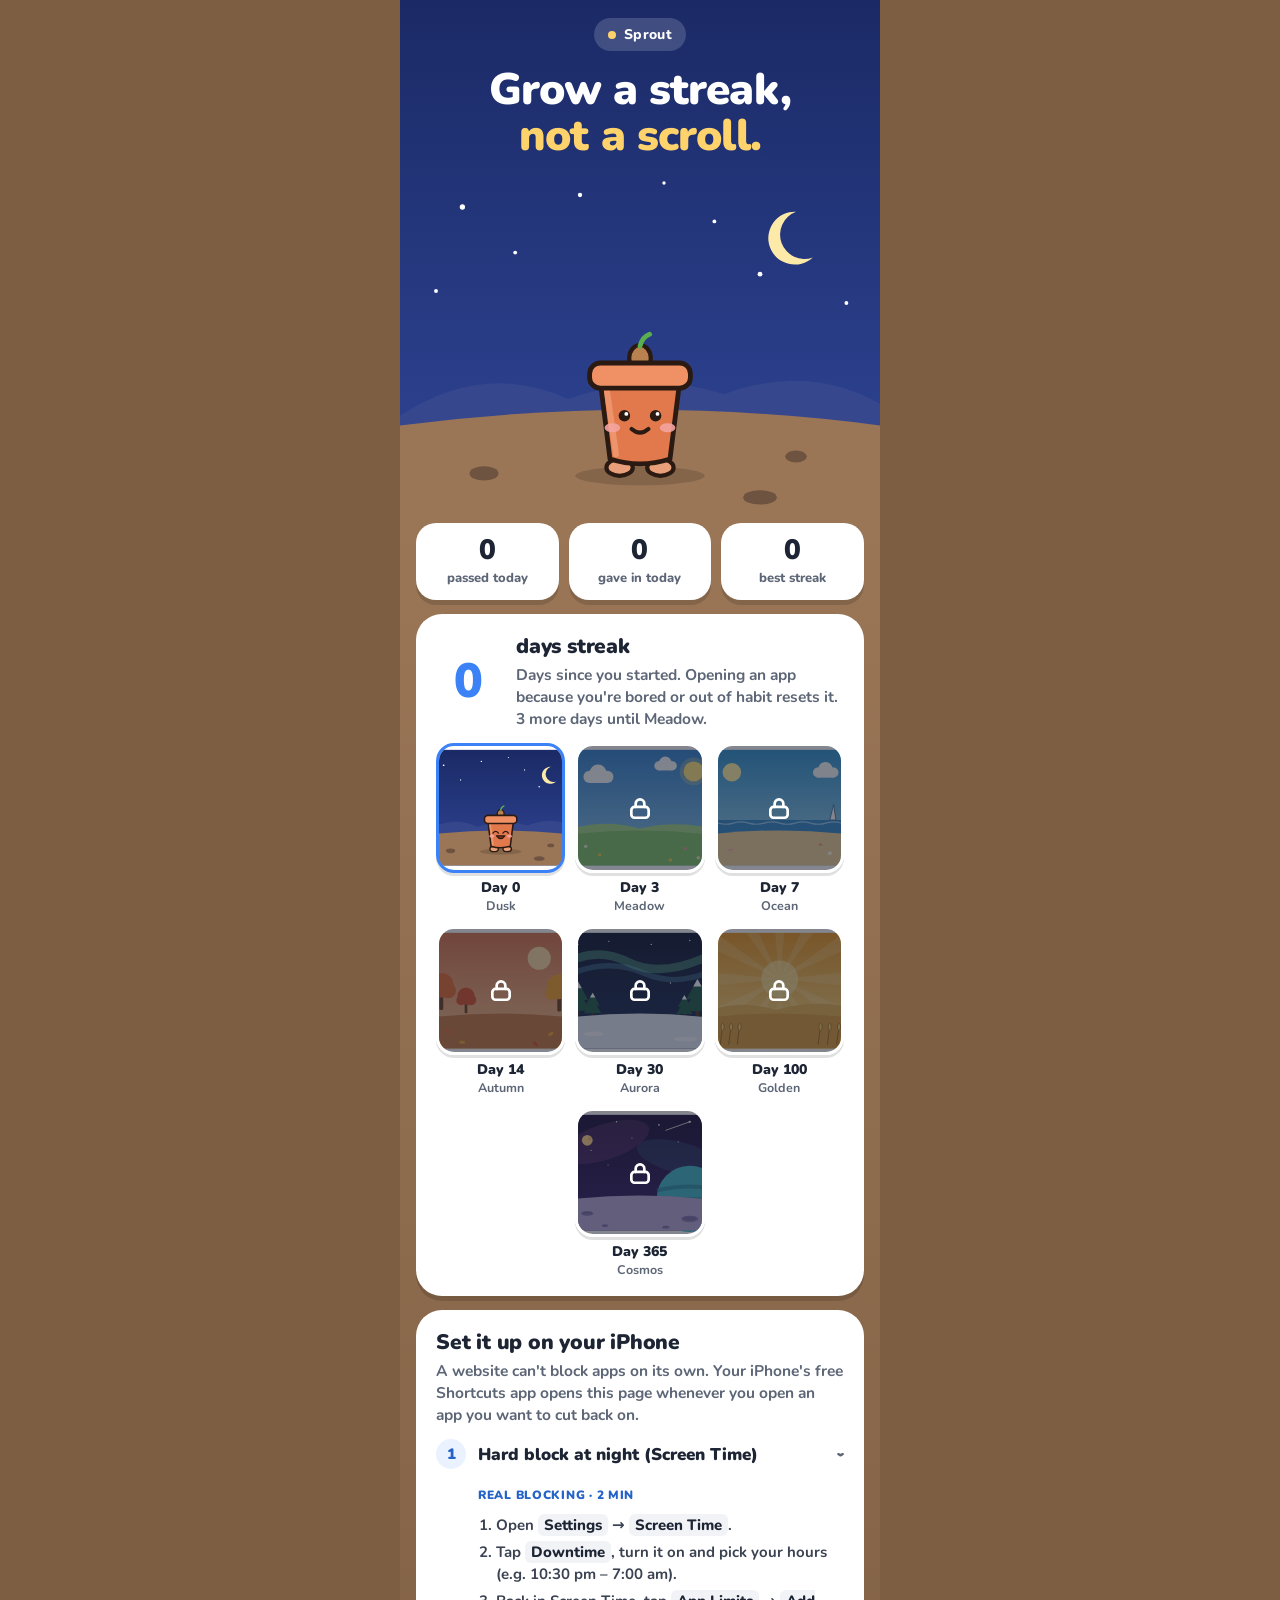
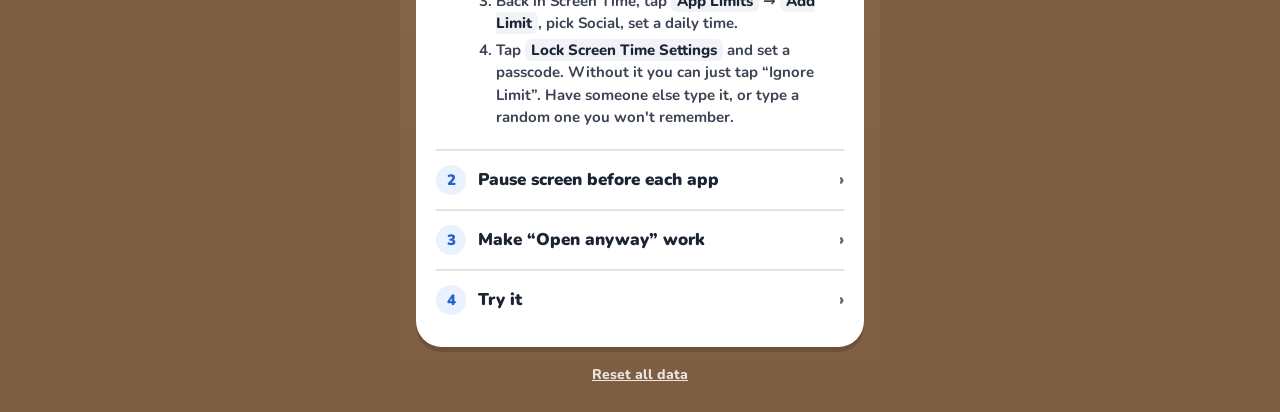
==== commit 56fc59b6: "Add Day 365 Cosmos world to Sprout A space scene unlocked by a one-year streak, with the plant weari" ====
--- a/pause/index.html
+++ b/pause/index.html
@@ -144,8 +144,8 @@
   .streak-card { display: flex; align-items: center; gap: 16px; }
   .streak-num { flex: none; font-size: 48px; font-weight: 900; line-height: 1; color: var(--blue); font-variant-numeric: tabular-nums; min-width: 64px; text-align: center; }
 
-  .themes { display: grid; grid-template-columns: repeat(3, 1fr); gap: 12px 10px; margin-top: 14px; }
-  .theme { text-align: center; }
+  .themes { display: flex; flex-wrap: wrap; justify-content: center; gap: 12px 10px; margin-top: 14px; }
+  .theme { text-align: center; width: calc((100% - 20px) / 3); }
   .theme .thumb { position: relative; border-radius: 18px; overflow: hidden; aspect-ratio: 1; border: 3px solid #fff; box-shadow: 0 3px 0 rgba(0,0,0,.12); }
   .theme .thumb svg { width: 100%; height: 100%; display: block; }
   .theme.locked .thumb::after { content: ""; position: absolute; inset: 0; background: rgba(30,36,50,.55); }
@@ -213,7 +213,8 @@
     { key: "ocean",  name: "Ocean",  day: 7,   sky: ["#2b8fd0", "#a9dcf3"], ground: ["#efcf93", "#d9b06e"], ink: "#ffffff", accent: "#fff09a" },
     { key: "autumn", name: "Autumn", day: 14,  sky: ["#d9714a", "#f6c58e"], ground: ["#c7773f", "#a45b2a"], ink: "#ffffff", accent: "#fff1b8" },
     { key: "aurora", name: "Aurora", day: 30,  sky: ["#0c1430", "#1c2c5c"], ground: ["#e3eaf6", "#bcc8df"], ink: "#ffffff", accent: "#7ef0b5" },
-    { key: "golden", name: "Golden", day: 100, sky: ["#e9951f", "#fcdf8e"], ground: ["#dc9a3b", "#bf7d24"], ink: "#3a240c", accent: "#a8410c" }
+    { key: "golden", name: "Golden", day: 100, sky: ["#e9951f", "#fcdf8e"], ground: ["#dc9a3b", "#bf7d24"], ink: "#3a240c", accent: "#a8410c" },
+    { key: "cosmos", name: "Cosmos", day: 365, sky: ["#160c38", "#3a1f6c"], ground: ["#b7a7d8", "#8c7cb6"], ink: "#ffffff", accent: "#ffb3e6" }
   ];
   var APPS = {
     tiktok:    { name: "TikTok",    url: "tiktok://" },
@@ -339,6 +340,8 @@
     return '<ellipse cx="200" cy="264" rx="54" ry="8" fill="#000" opacity=".14"/>' +
       '<g class="bob">' +
         plant(stage) +
+        (stage >= 6 ? '<ellipse cx="200" cy="120" rx="74" ry="66" fill="#bfe6ff" fill-opacity=".22" stroke="#e8f6ff" stroke-width="4"/>' +
+                      '<path d="M150 96 Q160 70 186 60" fill="none" stroke="#fff" stroke-width="6" stroke-linecap="round" opacity=".75"/>' : "") +
         '<ellipse cx="183" cy="257" rx="11" ry="7" fill="#e9a07a" stroke="' + OUT + '" stroke-width="3.5"/>' +
         '<ellipse cx="217" cy="257" rx="11" ry="7" fill="#e9a07a" stroke="' + OUT + '" stroke-width="3.5"/>' +
         '<path d="M167 186 L233 186 L225 250 Q200 258 175 250 Z" fill="#e2794c" stroke="' + OUT + '" stroke-width="4" stroke-linejoin="round"/>' +
@@ -388,6 +391,17 @@
         g += '<circle cx="200" cy="120" r="48" fill="#fff1b0" opacity=".55"/>';
         g += '<path d="M0 208 Q90 170 190 200 Q300 166 400 200 L400 240 L0 240Z" fill="#e8b04f"/>';
         break;
+      case "cosmos":
+        g += '<ellipse cx="110" cy="70" rx="120" ry="46" fill="#ff7ad9" opacity=".14" transform="rotate(-18 110 70)"/>' +
+             '<ellipse cx="300" cy="110" rx="110" ry="40" fill="#5ee0ff" opacity=".12" transform="rotate(14 300 110)"/>';
+        [[30,24,2],[74,92,1.6],[140,18,1.8],[180,60,1.3],[250,26,2.2],[300,70,1.5],[364,30,1.8],[384,140,1.5],[18,150,1.6],[330,160,1.3],[118,130,1.3]].forEach(function (st, i) {
+          g += '<circle class="twinkle" style="animation-delay:' + (i * .25) + 's" cx="' + st[0] + '" cy="' + st[1] + '" r="' + st[2] + '" fill="#fff"/>';
+        });
+        g += '<path d="M268 40 L330 18" stroke="#fff" stroke-width="2.5" stroke-linecap="round" opacity=".8"/><circle cx="330" cy="18" r="3" fill="#fff"/>';
+        g += '<circle cx="330" cy="218" r="86" fill="#3fb6c9"/>' +
+             '<path d="M246 196 Q330 176 414 196 M250 226 Q330 210 412 226" fill="none" stroke="#2b8fa3" stroke-width="10" opacity=".8"/>' +
+             '<circle cx="64" cy="66" r="14" fill="#ffd38a"/><circle cx="70" cy="62" r="4" fill="#f2b45e"/>';
+        break;
     }
     return g;
   }
@@ -402,6 +416,9 @@
       g += '<ellipse cx="' + l[0] + '" cy="' + l[1] + '" rx="8" ry="4" fill="' + l[2] + '" transform="rotate(' + l[3] + ' ' + l[0] + ' ' + l[1] + ')"/>';
     });
     if (t.key === "aurora") g += '<ellipse cx="80" cy="262" rx="26" ry="6" fill="#fff" opacity=".7"/><ellipse cx="320" cy="276" rx="30" ry="6" fill="#fff" opacity=".7"/>';
+    if (t.key === "cosmos") [[64,256,16],[330,270,22],[268,292,10],[110,288,9]].forEach(function (c) {
+      g += '<ellipse cx="' + c[0] + '" cy="' + c[1] + '" rx="' + c[2] + '" ry="' + (c[2] * .38).toFixed(1) + '" fill="#8c7cb6"/><ellipse cx="' + c[0] + '" cy="' + (c[1] - 1.5) + '" rx="' + (c[2] * .8).toFixed(1) + '" ry="' + (c[2] * .26).toFixed(1) + '" fill="#7a6aa6"/>';
+    });
     if (t.key === "golden") for (var i = 0; i < 7; i++) {
       var x = i < 4 ? 24 + i * 22 : 300 + (i - 4) * 24;
       g += '<path d="M' + x + ' 290 Q' + (x + 3) + ' 260 ' + (x + 6) + ' 246" fill="none" stroke="#9c6416" stroke-width="2.5"/><ellipse cx="' + (x + 6) + '" cy="244" rx="4" ry="9" fill="#f7d26e" stroke="#9c6416" stroke-width="2"/>';
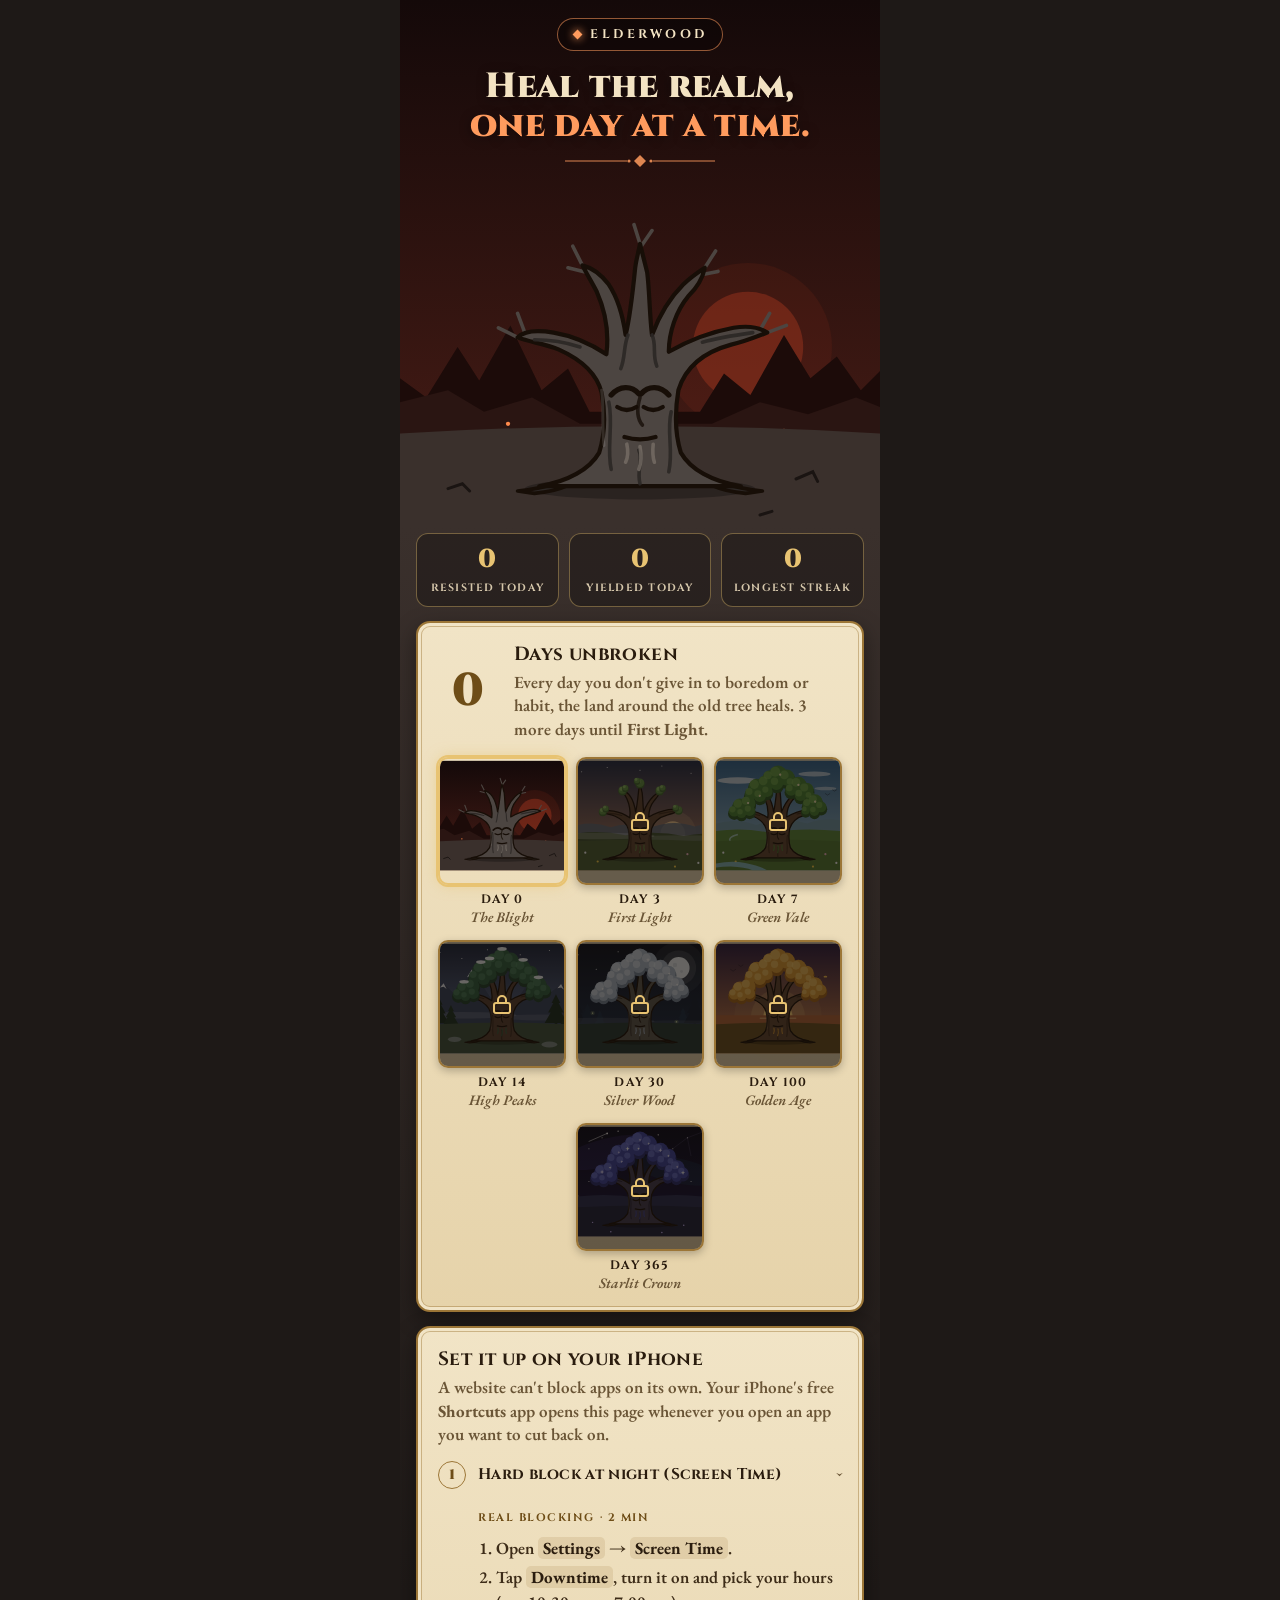
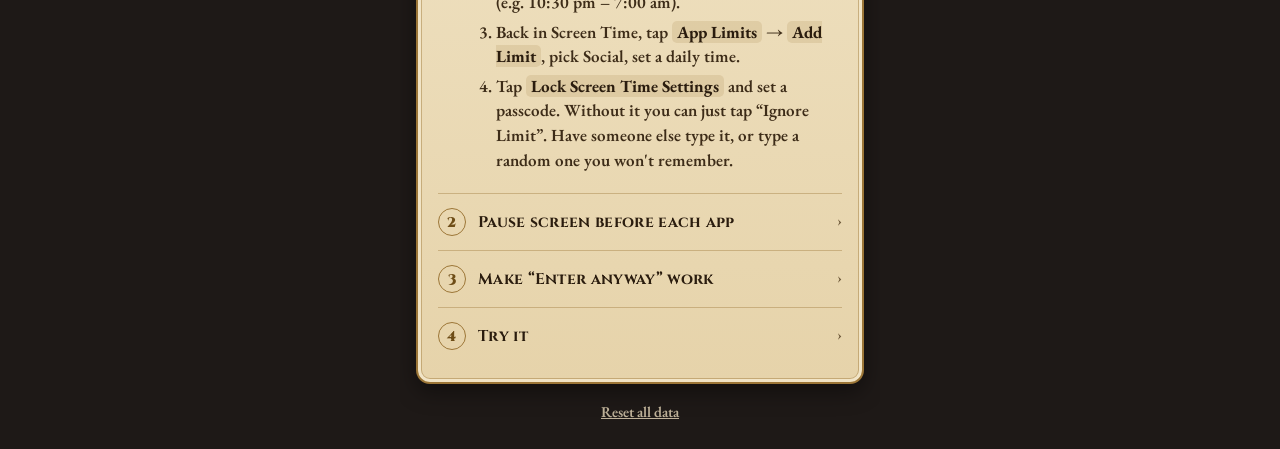
==== commit efb173c2: "Restyle pause page as Elderwood, an epic-fantasy realm Replace the cartoon plant with an ancient tre" ====
--- a/pause/index.html
+++ b/pause/index.html
@@ -3,32 +3,33 @@
 <head>
 <meta charset="utf-8">
 <meta name="viewport" content="width=device-width, initial-scale=1, viewport-fit=cover">
-<title>Sprout</title>
-<meta name="description" content="A pause screen that shows up before distracting apps. Grow a streak, not a scroll.">
+<title>Elderwood</title>
+<meta name="description" content="A pause before distracting apps. Every day you hold out, the realm around the old tree heals.">
 <meta name="robots" content="noindex">
-<meta name="theme-color" content="#1b2a66">
+<meta name="theme-color" content="#140909">
 <meta name="apple-mobile-web-app-capable" content="yes">
-<meta name="apple-mobile-web-app-title" content="Sprout">
-<link rel="icon" href="data:image/svg+xml,%3Csvg xmlns='http://www.w3.org/2000/svg' viewBox='0 0 64 64'%3E%3Crect width='64' height='64' rx='14' fill='%231b2a66'/%3E%3Cpath d='M32 50V30' stroke='%2386c96f' stroke-width='5' stroke-linecap='round'/%3E%3Cpath d='M32 34C22 34 16 26 16 18c10 0 16 6 16 16zM32 30c0-10 6-16 16-16 0 8-6 16-16 16z' fill='%2386c96f'/%3E%3C/svg%3E">
+<meta name="apple-mobile-web-app-title" content="Elderwood">
+<link rel="icon" href="data:image/svg+xml,%3Csvg xmlns='http://www.w3.org/2000/svg' viewBox='0 0 64 64'%3E%3Crect width='64' height='64' rx='14' fill='%23141a2e'/%3E%3Cpath d='M22 56c6-2 8-8 8-16 0-6-4-9-10-11 6 0 9 2 11 5 0-8-2-13-6-17 6 3 8 9 8 15 1-6 4-11 9-14-3 5-5 10-5 16 3-3 7-4 11-4-5 2-8 6-8 12 0 7 2 12 8 14z' fill='%23e8c372'/%3E%3C/svg%3E">
 <link rel="preconnect" href="https://fonts.googleapis.com">
 <link rel="preconnect" href="https://fonts.gstatic.com" crossorigin>
-<link href="https://fonts.googleapis.com/css2?family=Nunito:wght@600;700;800;900&display=swap" rel="stylesheet">
+<link href="https://fonts.googleapis.com/css2?family=Cinzel:wght@600;700;900&family=EB+Garamond:wght@500;600;700&display=swap" rel="stylesheet">
 <style>
   :root {
-    --sky1: #1b2a66; --sky2: #2f4596;
-    --ground1: #9a7656; --ground2: #7d5e43;
-    --ink-sky: #ffffff; --accent: #ffd36b;
-    --card: #ffffff; --card-ink: #1d2433; --muted: #5d6676;
-    --blue: #3b82f6; --blue-deep: #2563c9; --blue-soft: #eaf2ff;
-    --line: #dfe4ec; --danger: #c2410c;
-    --radius: 26px;
+    --sky1: #140909; --sky2: #4a1d16;
+    --ground1: #3a302c; --ground2: #1e1917;
+    --ink-sky: #f3e3c3; --accent: #ff9b5e;
+    --parch: #f1e4c6; --parch-2: #e6d3aa; --parch-ink: #2a1c0e; --parch-muted: #6a5536;
+    --gold: #e8c372; --gold-2: #b8862f; --gold-deep: #6e4d17; --gold-line: #9c7637;
+    --radius: 14px;
+    --title: "Cinzel", "Trajan Pro", Georgia, serif;
+    --body: "EB Garamond", Garamond, Georgia, serif;
   }
   * { box-sizing: border-box; }
   html, body { margin: 0; }
   body {
-    font-family: "Nunito", ui-rounded, "SF Pro Rounded", system-ui, -apple-system, sans-serif;
+    font-family: var(--body);
     background: var(--ground2);
-    color: var(--card-ink);
+    color: var(--parch-ink);
     -webkit-font-smoothing: antialiased;
     -webkit-tap-highlight-color: transparent;
     min-height: 100svh;
@@ -44,145 +45,162 @@
     position: relative;
   }
   .pill {
-    display: inline-flex; align-items: center; gap: 8px;
-    font-weight: 800; font-size: 14px; letter-spacing: .02em;
-    padding: 7px 14px; border-radius: 999px;
-    background: rgba(255,255,255,.16); color: var(--ink-sky);
-  }
-  .pill .dot { width: 8px; height: 8px; border-radius: 50%; background: var(--accent); }
+    display: inline-flex; align-items: center; gap: 9px;
+    font-family: var(--title); font-weight: 700; font-size: 12.5px; letter-spacing: .28em; text-transform: uppercase;
+    padding: 7px 14px 7px 16px; border-radius: 999px;
+    background: rgba(0,0,0,.28); color: var(--ink-sky);
+    border: 1px solid color-mix(in srgb, var(--accent) 55%, transparent);
+  }
+  .pill .gem { width: 7px; height: 7px; background: var(--accent); transform: rotate(45deg); box-shadow: 0 0 8px var(--accent); }
   h1 {
-    margin: 16px 0 0; font-weight: 900; font-size: clamp(34px, 9.5vw, 44px);
-    line-height: 1.05; letter-spacing: -.02em; text-wrap: balance;
+    margin: 16px 0 0; font-family: var(--title); font-weight: 900;
+    font-size: clamp(27px, 7.6vw, 35px); line-height: 1.12; letter-spacing: .01em; text-wrap: balance;
+    text-shadow: 0 2px 12px rgba(0,0,0,.45);
   }
   h1 .accent { color: var(--accent); }
-  .sub-sky { margin: 10px 0 0; font-weight: 700; font-size: 17px; opacity: .85; }
+  .orn { display: block; margin: 10px auto 0; width: 150px; height: 12px; color: var(--accent); opacity: .85; }
 
   .scene-wrap { position: relative; margin: 0 -20px; }
   .scene-wrap svg { display: block; width: 100%; height: auto; }
   .breath-label {
-    position: absolute; left: 0; right: 0; top: 4%;
-    font-weight: 900; font-size: 20px; letter-spacing: .01em;
-    color: var(--ink-sky); transition: opacity .4s;
-  }
-  .breath-label b { display: block; font-size: 15px; font-weight: 800; opacity: .75; margin-top: 2px; font-variant-numeric: tabular-nums; }
-
-  /* breathing ring + idle bob */
-  .ring { transform-box: fill-box; transform-origin: center; transform: scale(.72); opacity: .0; }
+    position: absolute; left: 0; right: 0; top: 2%;
+    font-family: var(--title); font-weight: 700; font-size: 18px; letter-spacing: .12em; text-transform: uppercase;
+    color: var(--ink-sky); text-shadow: 0 2px 10px rgba(0,0,0,.6);
+  }
+  .breath-label b { display: block; font-size: 15px; font-weight: 600; letter-spacing: .1em; opacity: .8; margin-top: 2px; font-variant-numeric: tabular-nums; }
+
+  .ring { transform-box: fill-box; transform-origin: center; transform: scale(.7); opacity: 0; }
   .breathing .ring { animation: breathe 10s ease-in-out forwards; }
   @keyframes breathe {
-    0% { transform: scale(.72); opacity: .0; }
-    8% { opacity: 1; }
-    50% { transform: scale(1.12); opacity: 1; }
-    92% { opacity: 1; }
-    100% { transform: scale(.72); opacity: 0; }
-  }
-  .bob { animation: bob 3.2s ease-in-out infinite; transform-box: fill-box; transform-origin: bottom center; }
-  @keyframes bob { 0%,100% { transform: translateY(0) } 50% { transform: translateY(-4px) } }
-  .cheer .bob { animation: hop .6s ease-out 3; }
-  @keyframes hop { 0%,100% { transform: translateY(0) scaleY(1) } 30% { transform: translateY(-16px) scaleY(1.04) } 60% { transform: translateY(0) scaleY(.95) } }
-  .twinkle { animation: twinkle 2.6s ease-in-out infinite; }
-  @keyframes twinkle { 0%,100% { opacity: .35 } 50% { opacity: 1 } }
+    0% { transform: scale(.7); opacity: 0; } 8% { opacity: 1; }
+    50% { transform: scale(1.1); opacity: 1; } 92% { opacity: 1; }
+    100% { transform: scale(.7); opacity: 0; }
+  }
+  .sway { animation: sway 7s ease-in-out infinite; transform-box: fill-box; transform-origin: 50% 100%; }
+  @keyframes sway { 0%,100% { transform: rotate(-.8deg) } 50% { transform: rotate(.8deg) } }
+  .cheer .glow-eye { animation: flare 1.4s ease-out 2; }
+  @keyframes flare { 0%,100% { opacity: 1 } 40% { opacity: .3 } }
+  .twinkle { animation: twinkle 2.8s ease-in-out infinite; }
+  @keyframes twinkle { 0%,100% { opacity: .3 } 50% { opacity: 1 } }
+  .rise { animation: rise 5s linear infinite; transform-box: fill-box; }
+  @keyframes rise { 0% { transform: translateY(0); opacity: 0 } 15% { opacity: 1 } 100% { transform: translateY(-70px); opacity: 0 } }
+  .drift { animation: drift 6s ease-in-out infinite; transform-box: fill-box; }
+  @keyframes drift { 0%,100% { transform: translate(0,0) } 50% { transform: translate(8px,-10px) } }
+  .fall { animation: fall 7s linear infinite; transform-box: fill-box; }
+  @keyframes fall { 0% { transform: translate(0,-10px) rotate(0); opacity: 0 } 10% { opacity: 1 } 100% { transform: translate(-30px,90px) rotate(200deg); opacity: 0 } }
 
   /* ---------- ground ---------- */
   .ground {
     flex: 1;
-    background: linear-gradient(180deg, var(--ground1) 0%, var(--ground2) 100%);
-    padding: 4px 16px calc(28px + env(safe-area-inset-bottom));
+    background: linear-gradient(180deg, var(--ground1) 0%, var(--ground2) 70%);
+    padding: 6px 16px calc(28px + env(safe-area-inset-bottom));
     display: flex; flex-direction: column; gap: 14px;
   }
   .card {
-    background: var(--card); border-radius: var(--radius);
-    box-shadow: 0 5px 0 rgba(0,0,0,.14);
+    background: linear-gradient(180deg, var(--parch) 0%, var(--parch-2) 100%);
+    border: 2px solid var(--gold-line); border-radius: var(--radius);
+    box-shadow: inset 0 0 0 3px var(--parch), inset 0 0 0 4px rgba(156,118,55,.45), 0 8px 22px rgba(0,0,0,.4);
     padding: 18px 20px;
   }
-  .card h2 { margin: 0 0 4px; font-size: 21px; font-weight: 900; letter-spacing: -.01em; }
-  .card p { margin: 0; color: var(--muted); font-weight: 700; font-size: 15.5px; line-height: 1.4; }
-
-  .q-title { color: #fff; font-weight: 900; font-size: 22px; text-align: center; margin: 4px 0 0; text-shadow: 0 2px 0 rgba(0,0,0,.12); text-wrap: balance; }
+  .card h2 { margin: 0 0 4px; font-family: var(--title); font-size: 19px; font-weight: 700; letter-spacing: .02em; }
+  .card p { margin: 0; color: var(--parch-muted); font-weight: 600; font-size: 17px; line-height: 1.38; }
 
   .option {
     width: 100%; display: flex; align-items: center; gap: 14px; text-align: left;
     font: inherit; color: inherit; cursor: pointer;
-    background: var(--card); border: 3px solid transparent; border-radius: var(--radius);
-    box-shadow: 0 5px 0 rgba(0,0,0,.14);
-    padding: 14px 18px;
-    transition: transform .12s, border-color .15s, background .15s;
+    background: linear-gradient(180deg, var(--parch) 0%, var(--parch-2) 100%);
+    border: 2px solid var(--gold-line); border-radius: var(--radius);
+    box-shadow: inset 0 0 0 3px var(--parch), inset 0 0 0 4px rgba(156,118,55,.35), 0 6px 16px rgba(0,0,0,.35);
+    padding: 13px 18px;
+    transition: transform .12s, box-shadow .15s, border-color .15s;
   }
   .option:active { transform: translateY(2px); }
-  .option[aria-checked="true"] { border-color: var(--blue); background: var(--blue-soft); box-shadow: 0 5px 0 var(--blue-deep); }
-  .radio { flex: none; width: 28px; height: 28px; border-radius: 50%; border: 3px solid #cfd5df; display: grid; place-items: center; background: #fff; }
-  .option[aria-checked="true"] .radio { border-color: var(--blue); }
-  .option[aria-checked="true"] .radio::after { content: ""; width: 14px; height: 14px; border-radius: 50%; background: var(--blue); }
-  .option b { display: block; font-size: 18px; font-weight: 900; }
-  .option span.s { display: block; font-size: 14.5px; font-weight: 700; color: var(--muted); margin-top: 1px; }
+  .option[aria-checked="true"] {
+    border-color: var(--gold);
+    box-shadow: inset 0 0 0 3px var(--parch), inset 0 0 0 4px var(--gold-2), 0 0 0 3px rgba(232,195,114,.5), 0 6px 22px rgba(232,195,114,.35);
+  }
+  .gemradio { flex: none; width: 20px; height: 20px; margin: 0 4px; transform: rotate(45deg); border: 2px solid var(--gold-line); background: rgba(255,255,255,.4); display: grid; place-items: center; }
+  .option[aria-checked="true"] .gemradio { border-color: var(--gold-deep); }
+  .option[aria-checked="true"] .gemradio::after { content: ""; width: 10px; height: 10px; background: linear-gradient(135deg, #f7dc93, var(--gold-2)); box-shadow: 0 0 6px var(--gold); }
+  .option b { display: block; font-family: var(--title); font-size: 16.5px; font-weight: 700; letter-spacing: .02em; }
+  .option span.s { display: block; font-size: 16px; font-weight: 600; color: var(--parch-muted); margin-top: 1px; line-height: 1.3; }
   .options { display: flex; flex-direction: column; gap: 10px; }
 
   .btn {
-    display: block; width: 100%; border: 0; cursor: pointer; text-decoration: none; text-align: center;
-    font: inherit; font-weight: 900; font-size: 21px;
-    padding: 17px 20px; border-radius: 999px;
-    background: var(--blue); color: #fff;
-    box-shadow: 0 6px 0 var(--blue-deep);
+    display: block; width: 100%; cursor: pointer; text-decoration: none; text-align: center;
+    font-family: var(--title); font-weight: 900; font-size: 19px; letter-spacing: .08em; text-transform: uppercase;
+    padding: 16px 20px; border-radius: 12px;
+    background: linear-gradient(180deg, #f2d78e 0%, var(--gold) 35%, var(--gold-2) 100%);
+    color: #2a1806; border: 1px solid var(--gold-deep);
+    box-shadow: inset 0 1px 0 rgba(255,255,255,.6), 0 5px 0 var(--gold-deep), 0 10px 24px rgba(0,0,0,.35);
     transition: transform .1s, box-shadow .1s;
   }
-  .btn:active { transform: translateY(4px); box-shadow: 0 2px 0 var(--blue-deep); }
-  .btn.ghost { background: rgba(255,255,255,.2); color: #fff; box-shadow: none; font-size: 16px; padding: 13px 18px; }
+  .btn:active { transform: translateY(4px); box-shadow: inset 0 1px 0 rgba(255,255,255,.6), 0 1px 0 var(--gold-deep); }
+  .btn.ghost {
+    background: rgba(0,0,0,.25); color: #f3e3b8; border: 1px solid rgba(232,195,114,.55);
+    box-shadow: none; font-size: 13.5px; letter-spacing: .06em; padding: 13px 16px;
+  }
   .btn.ghost:disabled { opacity: .45; cursor: default; }
-  .btn.ghost.warn { background: rgba(0,0,0,.2); }
-  .fine { color: rgba(255,255,255,.92); text-align: center; font-weight: 700; font-size: 14.5px; margin: 0; line-height: 1.45; text-shadow: 0 1px 0 rgba(0,0,0,.1); }
-  .fine a { color: #fff; }
+  .btn.ghost.warn { color: #ffb48a; border-color: rgba(255,140,90,.55); }
+  .fine { color: rgba(243,227,195,.9); text-align: center; font-weight: 600; font-size: 16.5px; margin: 0; line-height: 1.4; }
+  .fine a { color: var(--gold); }
+  .fine.smallcaps { font-family: var(--title); font-size: 12.5px; letter-spacing: .16em; text-transform: uppercase; }
 
   .hidden { display: none !important; }
-  .fade-in { animation: fadeUp .45s ease-out both; }
+  .fade-in { animation: fadeUp .5s ease-out both; }
   @keyframes fadeUp { from { opacity: 0; transform: translateY(10px) } to { opacity: 1; transform: none } }
 
   /* ---------- dashboard ---------- */
   .stats { display: grid; grid-template-columns: 1fr 1fr 1fr; gap: 10px; }
-  .stat { background: var(--card); border-radius: 20px; box-shadow: 0 5px 0 rgba(0,0,0,.14); padding: 12px 8px; text-align: center; }
-  .stat b { display: block; font-size: 28px; font-weight: 900; line-height: 1.1; font-variant-numeric: tabular-nums; }
-  .stat span { font-size: 13px; font-weight: 800; color: var(--muted); }
+  .stat {
+    background: rgba(0,0,0,.28); border: 1px solid rgba(232,195,114,.4); border-radius: 12px;
+    padding: 12px 6px 10px; text-align: center; color: #f3e3c3;
+  }
+  .stat b { display: block; font-family: var(--title); font-size: 26px; font-weight: 900; line-height: 1.1; color: var(--gold); font-variant-numeric: tabular-nums; }
+  .stat span { font-family: var(--title); font-size: 10.5px; font-weight: 700; letter-spacing: .12em; text-transform: uppercase; opacity: .85; }
   .streak-card { display: flex; align-items: center; gap: 16px; }
-  .streak-num { flex: none; font-size: 48px; font-weight: 900; line-height: 1; color: var(--blue); font-variant-numeric: tabular-nums; min-width: 64px; text-align: center; }
-
-  .themes { display: flex; flex-wrap: wrap; justify-content: center; gap: 12px 10px; margin-top: 14px; }
+  .streak-num { flex: none; font-family: var(--title); font-size: 46px; font-weight: 900; line-height: 1; color: var(--gold-deep); font-variant-numeric: tabular-nums; min-width: 60px; text-align: center; }
+
+  .themes { display: flex; flex-wrap: wrap; justify-content: center; gap: 14px 10px; margin-top: 16px; }
   .theme { text-align: center; width: calc((100% - 20px) / 3); }
-  .theme .thumb { position: relative; border-radius: 18px; overflow: hidden; aspect-ratio: 1; border: 3px solid #fff; box-shadow: 0 3px 0 rgba(0,0,0,.12); }
-  .theme .thumb svg { width: 100%; height: 100%; display: block; }
-  .theme.locked .thumb::after { content: ""; position: absolute; inset: 0; background: rgba(30,36,50,.55); }
+  .theme .thumb { position: relative; border-radius: 10px; overflow: hidden; aspect-ratio: 1; border: 2px solid var(--gold-line); box-shadow: 0 3px 8px rgba(0,0,0,.25); }
+  .theme .thumb > svg { width: 100%; height: 100%; display: block; }
+  .theme.locked .thumb::after { content: ""; position: absolute; inset: 0; background: rgba(20,14,8,.62); }
   .theme .lock { position: absolute; inset: 0; display: grid; place-items: center; z-index: 1; }
-  .theme .thumb .lock svg { width: 26px; height: 26px; }
-  .theme.current .thumb { border-color: var(--blue); }
-  .theme small { display: block; margin-top: 5px; font-weight: 900; font-size: 14px; }
-  .theme small i { font-style: normal; display: block; font-weight: 700; font-size: 12.5px; color: var(--muted); }
-
-  details.step { border-top: 2px solid var(--line); }
+  .theme .thumb .lock svg { width: 24px; height: 24px; }
+  .theme.current .thumb { border-color: var(--gold); box-shadow: 0 0 0 2px var(--gold), 0 0 14px rgba(232,195,114,.6); }
+  .theme small { display: block; margin-top: 6px; font-family: var(--title); font-weight: 700; font-size: 12px; letter-spacing: .1em; text-transform: uppercase; }
+  .theme small i { font-family: var(--body); text-transform: none; letter-spacing: 0; font-style: italic; display: block; font-weight: 600; font-size: 14.5px; color: var(--parch-muted); }
+
+  details.step { border-top: 1px solid rgba(156,118,55,.4); }
   details.step:first-of-type { border-top: 0; }
   details.step summary {
     list-style: none; cursor: pointer; padding: 14px 0; display: flex; align-items: center; gap: 12px;
-    font-weight: 900; font-size: 17px;
+    font-family: var(--title); font-weight: 700; font-size: 15.5px; letter-spacing: .02em;
   }
   details.step summary::-webkit-details-marker { display: none; }
-  .num { flex: none; width: 30px; height: 30px; border-radius: 50%; background: var(--blue-soft); color: var(--blue-deep); display: grid; place-items: center; font-weight: 900; font-size: 15px; }
-  .chev { margin-left: auto; transition: transform .2s; color: var(--muted); }
+  .num { flex: none; width: 28px; height: 28px; border-radius: 50%; border: 1.5px solid var(--gold-line); color: var(--gold-deep); display: grid; place-items: center; font-family: var(--title); font-weight: 900; font-size: 14px; }
+  .chev { margin-left: auto; transition: transform .2s; color: var(--parch-muted); }
   details[open] .chev { transform: rotate(90deg); }
-  .step-body { padding: 0 0 16px 42px; font-weight: 700; font-size: 15px; color: #3b4352; line-height: 1.5; }
+  .step-body { padding: 0 0 16px 40px; font-weight: 600; font-size: 17px; color: #3d2c18; line-height: 1.45; }
   .step-body ol { margin: 6px 0 0; padding-left: 18px; }
-  .step-body li { margin: 4px 0; }
-  .step-body em { font-style: normal; background: #f1f3f7; border-radius: 6px; padding: 1px 6px; color: var(--card-ink); font-weight: 800; }
-  .step-body .tag { display: inline-block; font-size: 12px; font-weight: 900; text-transform: uppercase; letter-spacing: .06em; color: var(--blue-deep); margin-bottom: 4px; }
-  .note { margin-top: 10px; background: #fff7e6; border-radius: 12px; padding: 10px 12px; color: #6b4a12; font-size: 14px; }
+  .step-body li { margin: 5px 0; }
+  .step-body em { font-style: normal; background: rgba(156,118,55,.16); border-radius: 5px; padding: 0 5px; color: var(--parch-ink); font-weight: 700; }
+  .step-body .tag { display: inline-block; font-family: var(--title); font-size: 11px; font-weight: 700; text-transform: uppercase; letter-spacing: .14em; color: var(--gold-deep); margin-bottom: 4px; }
+  .note { margin-top: 10px; background: rgba(156,118,55,.14); border-left: 3px solid var(--gold-line); border-radius: 6px; padding: 8px 12px; color: #4e3a1e; font-size: 16px; }
 
   .links { display: flex; flex-direction: column; gap: 8px; margin-top: 10px; }
-  .link-row { display: flex; align-items: center; gap: 8px; background: #f4f6fa; border-radius: 14px; padding: 8px 8px 8px 12px; }
-  .link-row strong { font-size: 15px; font-weight: 900; min-width: 78px; }
-  .link-row code { flex: 1; min-width: 0; font-size: 12px; color: var(--muted); overflow: hidden; text-overflow: ellipsis; white-space: nowrap; font-family: ui-monospace, Menlo, monospace; }
-  .copy { flex: none; border: 0; border-radius: 999px; background: var(--blue); color: #fff; font: inherit; font-weight: 900; font-size: 13px; padding: 7px 12px; cursor: pointer; }
-  .copy.done { background: #16a34a; }
-  .textlink { background: none; border: 0; padding: 0; font: inherit; font-weight: 800; color: rgba(255,255,255,.85); text-decoration: underline; cursor: pointer; font-size: 14px; }
+  .link-row { display: flex; align-items: center; gap: 8px; background: rgba(156,118,55,.12); border-radius: 10px; padding: 7px 7px 7px 12px; }
+  .link-row strong { font-family: var(--title); font-size: 13px; font-weight: 700; min-width: 82px; }
+  .link-row code { flex: 1; min-width: 0; font-size: 12px; color: var(--parch-muted); overflow: hidden; text-overflow: ellipsis; white-space: nowrap; font-family: ui-monospace, Menlo, monospace; }
+  .copy { flex: none; border: 1px solid var(--gold-deep); border-radius: 8px; background: linear-gradient(180deg, var(--gold), var(--gold-2)); color: #2a1806; font-family: var(--title); font-weight: 700; font-size: 11.5px; letter-spacing: .08em; padding: 7px 11px; cursor: pointer; }
+  .copy.done { background: #3f7a3a; color: #fff; border-color: #24481f; }
+  .textlink { background: none; border: 0; padding: 0; font: inherit; font-weight: 600; color: rgba(243,227,195,.75); text-decoration: underline; cursor: pointer; font-size: 15px; }
   .footer-links { display: flex; justify-content: center; gap: 22px; margin-top: 4px; }
 
   @media (prefers-reduced-motion: reduce) {
-    .bob, .twinkle, .cheer .bob { animation: none; }
+    .sway, .twinkle, .rise, .drift, .fall, .cheer .glow-eye { animation: none; }
+    .rise, .fall { opacity: 0; }
     .breathing .ring { animation-duration: .01s; }
     .fade-in { animation: none; }
   }
@@ -191,9 +209,9 @@
 <body>
 <div class="app" id="app">
   <section class="sky">
-    <span class="pill" id="pill"><span class="dot"></span><span id="pill-text">Sprout</span></span>
+    <span class="pill"><span class="gem"></span><span id="pill-text">Elderwood</span></span>
     <h1 id="title"></h1>
-    <p class="sub-sky hidden" id="sub-sky"></p>
+    <svg class="orn" viewBox="0 0 150 12" aria-hidden="true"><path d="M0 6 H62 M88 6 H150" stroke="currentColor" stroke-width="1"/><path d="M75 0 L81 6 L75 12 L69 6Z" fill="currentColor"/><circle cx="64" cy="6" r="1.6" fill="currentColor"/><circle cx="86" cy="6" r="1.6" fill="currentColor"/></svg>
     <div class="scene-wrap" id="scene-wrap">
       <div class="breath-label hidden" id="breath-label" aria-live="polite"></div>
       <div id="scene"></div>
@@ -208,13 +226,13 @@
 
   /* ---------- config ---------- */
   var THEMES = [
-    { key: "dusk",   name: "Dusk",   day: 0,   sky: ["#1b2a66", "#2f4596"], ground: ["#9a7656", "#7d5e43"], ink: "#ffffff", accent: "#ffd36b" },
-    { key: "meadow", name: "Meadow", day: 3,   sky: ["#2f7fcf", "#8fcaf0"], ground: ["#7fc266", "#5ea24f"], ink: "#ffffff", accent: "#ffe27a" },
-    { key: "ocean",  name: "Ocean",  day: 7,   sky: ["#2b8fd0", "#a9dcf3"], ground: ["#efcf93", "#d9b06e"], ink: "#ffffff", accent: "#fff09a" },
-    { key: "autumn", name: "Autumn", day: 14,  sky: ["#d9714a", "#f6c58e"], ground: ["#c7773f", "#a45b2a"], ink: "#ffffff", accent: "#fff1b8" },
-    { key: "aurora", name: "Aurora", day: 30,  sky: ["#0c1430", "#1c2c5c"], ground: ["#e3eaf6", "#bcc8df"], ink: "#ffffff", accent: "#7ef0b5" },
-    { key: "golden", name: "Golden", day: 100, sky: ["#e9951f", "#fcdf8e"], ground: ["#dc9a3b", "#bf7d24"], ink: "#3a240c", accent: "#a8410c" },
-    { key: "cosmos", name: "Cosmos", day: 365, sky: ["#160c38", "#3a1f6c"], ground: ["#b7a7d8", "#8c7cb6"], ink: "#ffffff", accent: "#ffb3e6" }
+    { key: "blight",  name: "The Blight",    day: 0,   sky: ["#140909", "#4a1d16"], ground: ["#3a302c", "#1e1917"], ink: "#f3e3c3", accent: "#ff9b5e", bark: ["#4c4541", "#2c2725"], leaf: null },
+    { key: "dawn",    name: "First Light",   day: 3,   sky: ["#1f2a48", "#c98c6c"], ground: ["#4a5f36", "#26331c"], ink: "#f6ead0", accent: "#ffd08a", bark: ["#5e4432", "#3a281b"], leaf: ["#3f6a30", "#5f9045", "#9cc871"] },
+    { key: "vale",    name: "Green Vale",    day: 7,   sky: ["#2f6696", "#a9cbd9"], ground: ["#527b35", "#2a4419"], ink: "#ffffff", accent: "#fff0b0", bark: ["#5e4432", "#3a281b"], leaf: ["#2a5626", "#478536", "#80b957"] },
+    { key: "peaks",   name: "High Peaks",    day: 14,  sky: ["#18233e", "#7489b0"], ground: ["#3d5340", "#1d2b22"], ink: "#ffffff", accent: "#e8c372", bark: ["#584033", "#35261c"], leaf: ["#1d3f2d", "#2d5f42", "#538c66"] },
+    { key: "silver",  name: "Silver Wood",   day: 30,  sky: ["#060d1c", "#1a2d4b"], ground: ["#213834", "#0d1b18"], ink: "#ffffff", accent: "#dfe9f4", bark: ["#5a5650", "#33302c"], leaf: ["#71839a", "#a9b9cb", "#eaf1f8"] },
+    { key: "golden",  name: "Golden Age",    day: 100, sky: ["#2a1a43", "#e38e4c"], ground: ["#6a5022", "#33270e"], ink: "#ffffff", accent: "#ffd36b", bark: ["#5e4432", "#3a281b"], leaf: ["#a8681a", "#df9c34", "#ffd679"] },
+    { key: "starlit", name: "Starlit Crown", day: 365, sky: ["#04061a", "#181244"], ground: ["#1a1f3e", "#090c20"], ink: "#ffffff", accent: "#c9b8ff", bark: ["#3f3a52", "#221f33"], leaf: ["#25296e", "#3a42a0", "#7a84e2"] }
   ];
   var APPS = {
     tiktok:    { name: "TikTok",    url: "tiktok://" },
@@ -226,14 +244,14 @@
     facebook:  { name: "Facebook",  url: "fb://" }
   };
   var REASONS = [
-    { key: "bored", label: "I'm bored",          sub: "Scrolling won't fix it.",                       breaks: true },
-    { key: "habit", label: "Just habit",         sub: "My thumb went there on its own.",              breaks: true },
-    { key: "need",  label: "I need it for something", sub: "A message, work, a search. Streak stays safe.", breaks: false },
-    { key: "want",  label: "I really want to watch something", sub: "Fair. It costs your streak.",   breaks: true }
+    { key: "bored", label: "Idle boredom",         sub: "The scroll won't cure it.",                        breaks: true },
+    { key: "habit", label: "Old habit",            sub: "Your hand moved before your mind did.",            breaks: true },
+    { key: "need",  label: "A true errand",        sub: "A message, work, a search. Your streak is safe.",  breaks: false },
+    { key: "want",  label: "The craving to watch", sub: "So be it, but the blight returns.",                breaks: true }
   ];
   var BREATH_SECONDS = 10;
   var LET_ME_IN = "Let Me In";
-  var STORE_KEY = "sprout.v1";
+  var STORE_KEY = "elderwood.v1";
 
   /* ---------- storage ---------- */
   function today(d) {
@@ -271,183 +289,194 @@
   save();
 
   /* ---------- drawing ---------- */
-  var OUT = "#2b1a12";
-  function leaf(x, y, dir, s) {
-    return '<path d="M' + x + ' ' + y +
-      ' Q' + (x + dir * s * 0.45) + ' ' + (y - s * 0.95) + ' ' + (x + dir * s) + ' ' + (y - s * 0.62) +
-      ' Q' + (x + dir * s * 0.62) + ' ' + (y - s * 0.02) + ' ' + x + ' ' + y + 'Z" fill="#6cc160" stroke="' + OUT + '" stroke-width="3.5" stroke-linejoin="round"/>' +
-      '<path d="M' + (x + dir * 4) + ' ' + (y - 4) + ' Q' + (x + dir * s * 0.5) + ' ' + (y - s * 0.45) + ' ' + (x + dir * s * 0.82) + ' ' + (y - s * 0.6) + '" fill="none" stroke="#4e9e48" stroke-width="2.5" stroke-linecap="round"/>';
-  }
-  function stem(top) {
-    return '<path d="M200 176 Q195 ' + ((176 + top) / 2) + ' 200 ' + top + '" fill="none" stroke="' + OUT + '" stroke-width="10" stroke-linecap="round"/>' +
-           '<path d="M200 176 Q195 ' + ((176 + top) / 2) + ' 200 ' + top + '" fill="none" stroke="#5aae4f" stroke-width="5" stroke-linecap="round"/>';
-  }
-  function flower(cx, cy, r, color) {
-    var p = "";
-    for (var i = 0; i < 6; i++) {
-      var a = i * Math.PI / 3;
-      p += '<circle cx="' + (cx + Math.cos(a) * r * 1.15).toFixed(1) + '" cy="' + (cy + Math.sin(a) * r * 1.15).toFixed(1) + '" r="' + r + '" fill="' + color + '" stroke="' + OUT + '" stroke-width="3.5"/>';
+  var uid = 0;
+  var DARK = "#170e07";
+
+  function stars(list, color) {
+    return list.map(function (s, i) {
+      return '<circle class="twinkle" style="animation-delay:' + (i * .27).toFixed(2) + 's" cx="' + s[0] + '" cy="' + s[1] + '" r="' + (s[2] || 1.4) + '" fill="' + (color || "#fff") + '"/>';
+    }).join("");
+  }
+  function sparkle(x, y, s, c) {
+    return '<path class="twinkle" d="M' + x + ' ' + (y - s) + ' Q' + x + ' ' + y + ' ' + (x + s) + ' ' + y + ' Q' + x + ' ' + y + ' ' + x + ' ' + (y + s) + ' Q' + x + ' ' + y + ' ' + (x - s) + ' ' + y + ' Q' + x + ' ' + y + ' ' + x + ' ' + (y - s) + 'Z" fill="' + (c || "#fff") + '"/>';
+  }
+  function mist(y, o) {
+    return '<ellipse cx="90" cy="' + y + '" rx="150" ry="9" fill="#fff" opacity="' + o + '"/><ellipse cx="320" cy="' + (y + 6) + '" rx="140" ry="8" fill="#fff" opacity="' + (o * .8) + '"/>';
+  }
+  function pine(x, y, s, c) {
+    return '<path transform="translate(' + x + ' ' + y + ') scale(' + s + ')" d="M0 -70 L10 -50 L6 -50 L18 -28 L12 -28 L26 -4 L-26 -4 L-12 -28 L-18 -28 L-6 -50 L-10 -50Z M-3 -4 h6 v8 h-6z" fill="' + c + '"/>';
+  }
+
+  /* The old tree: a gnarled trunk with a face in its bark. */
+  var TRUNK = "M116 266 C140 262 158 252 166 238 C171 222 171 204 168 188 C164 172 150 160 132 152 C120 147 108 146 98 142 " +
+    "C104 136 116 136 128 138 C146 141 160 148 172 156 C174 140 172 122 164 104 C160 96 156 90 152 82 C160 84 168 90 174 98 " +
+    "C182 110 186 126 188 140 C192 124 194 104 196 84 C197 76 199 70 200 64 C202 72 204 80 206 88 C208 104 208 124 210 140 " +
+    "C216 124 224 110 236 98 C242 92 248 88 254 84 C252 94 246 102 240 108 C230 120 224 138 224 154 C238 146 256 138 278 134 " +
+    "C290 132 300 134 306 138 C296 142 286 146 276 148 C254 154 238 166 232 186 C229 204 229 222 234 238 C242 252 260 262 284 266Z";
+  var CANOPY = [
+    [80,138,17],[96,124,23],[118,116,22],[122,136,17],[100,144,15],
+    [126,90,19],[142,72,25],[166,62,24],[150,96,19],[170,84,17],
+    [178,46,22],[200,38,27],[224,46,24],[196,62,20],[238,62,18],
+    [236,80,18],[256,66,24],[278,80,22],[262,94,18],[288,98,16],
+    [284,120,19],[302,112,22],[318,126,17],[300,138,15],[276,136,13]
+  ];
+
+  function canopy(t, stage) {
+    var L = t.leaf, s = "";
+    if (!L) return "";
+    if (stage === 1) {
+      [[98,138,11],[106,130,9],[152,80,12],[160,74,9],[200,60,13],[192,54,9],[254,80,12],[262,74,9],[306,134,11],[298,128,9]].forEach(function (c) {
+        s += '<circle cx="' + c[0] + '" cy="' + (c[1] + 3) + '" r="' + c[2] + '" fill="' + L[0] + '"/>';
+        s += '<circle cx="' + c[0] + '" cy="' + c[1] + '" r="' + (c[2] - 1.5) + '" fill="' + L[1] + '"/>';
+        s += '<circle cx="' + (c[0] - 3) + '" cy="' + (c[1] - 3) + '" r="' + (c[2] * .45).toFixed(1) + '" fill="' + L[2] + '" opacity=".75"/>';
+      });
+      return s;
     }
-    return p + '<circle cx="' + cx + '" cy="' + cy + '" r="' + (r * 0.85) + '" fill="#ffd54a" stroke="' + OUT + '" stroke-width="3.5"/>';
-  }
-  function sparkle(x, y, s) {
-    return '<path class="twinkle" d="M' + x + ' ' + (y - s) + ' Q' + x + ' ' + y + ' ' + (x + s) + ' ' + y + ' Q' + x + ' ' + y + ' ' + x + ' ' + (y + s) + ' Q' + x + ' ' + y + ' ' + (x - s) + ' ' + y + ' Q' + x + ' ' + y + ' ' + x + ' ' + (y - s) + 'Z" fill="#fff6c2"/>';
-  }
-  function plant(stage) {
-    switch (stage) {
-      case 0:
-        return '<ellipse cx="200" cy="166" rx="9" ry="11" fill="#b9814f" stroke="' + OUT + '" stroke-width="3.5"/>' +
-               '<path d="M200 156 q2 -8 8 -10" fill="none" stroke="#5aae4f" stroke-width="4" stroke-linecap="round"/>';
-      case 1:
-        return stem(138) + leaf(200, 142, -1, 30) + leaf(200, 146, 1, 30);
-      case 2:
-        return stem(108) + leaf(200, 150, -1, 34) + leaf(200, 152, 1, 34) + leaf(200, 116, -1, 30) + leaf(200, 120, 1, 30);
-      case 3:
-        return stem(96) + leaf(200, 152, -1, 36) + leaf(200, 154, 1, 36) + leaf(200, 122, -1, 32) + leaf(200, 126, 1, 32) +
-               '<path d="M200 70 C214 78 214 98 200 102 C186 98 186 78 200 70Z" fill="#f48fb1" stroke="' + OUT + '" stroke-width="3.5" stroke-linejoin="round"/>' +
-               '<path d="M188 96 Q200 108 212 96 Q206 104 200 104 Q194 104 188 96Z" fill="#6cc160" stroke="' + OUT + '" stroke-width="3" stroke-linejoin="round"/>';
-      case 4:
-        return stem(96) + leaf(200, 152, -1, 36) + leaf(200, 154, 1, 36) + leaf(200, 122, -1, 32) + leaf(200, 126, 1, 32) + flower(200, 84, 12, "#f48fb1");
-      default:
-        return '<path d="M200 140 Q226 126 236 104" fill="none" stroke="' + OUT + '" stroke-width="9" stroke-linecap="round"/>' +
-               '<path d="M200 140 Q226 126 236 104" fill="none" stroke="#5aae4f" stroke-width="4.5" stroke-linecap="round"/>' +
-               stem(92) + leaf(200, 154, -1, 38) + leaf(200, 156, 1, 30) + leaf(200, 124, -1, 34) +
-               flower(236, 100, 8, "#ffffff") + flower(200, 80, 13, "#f48fb1") +
-               sparkle(150, 70, 9) + sparkle(258, 64, 7) + sparkle(266, 140, 6) + sparkle(138, 128, 6);
+    CANOPY.forEach(function (c) { s += '<circle cx="' + c[0] + '" cy="' + (c[1] + 7) + '" r="' + c[2] + '" fill="' + L[0] + '"/>'; });
+    CANOPY.forEach(function (c) { s += '<circle cx="' + c[0] + '" cy="' + c[1] + '" r="' + (c[2] - 2) + '" fill="' + L[1] + '"/>'; });
+    CANOPY.forEach(function (c) { s += '<circle cx="' + (c[0] - c[2] * .28).toFixed(1) + '" cy="' + (c[1] - c[2] * .3).toFixed(1) + '" r="' + (c[2] * .5).toFixed(1) + '" fill="' + L[2] + '" opacity=".55"/>'; });
+    if (t.key === "peaks") [[200,14],[166,40],[142,50],[258,44],[300,92],[96,104]].forEach(function (p) { s += '<ellipse cx="' + p[0] + '" cy="' + p[1] + '" rx="13" ry="5" fill="#f4f7fb"/>'; });
+    if (t.key === "silver") s += sparkle(142, 70, 5) + sparkle(222, 44, 6) + sparkle(280, 82, 4) + sparkle(98, 124, 4) + sparkle(302, 112, 4);
+    if (t.key === "starlit") {
+      [[96,124],[118,112],[142,70],[166,60],[200,36],[224,46],[256,64],[278,80],[302,110],[318,126],[150,96],[196,60]].forEach(function (p, i) {
+        s += sparkle(p[0], p[1], i % 3 ? 4 : 6, i % 2 ? "#fff" : "#e8e0ff");
+      });
     }
-  }
-  function face(mood) {
-    var eyes, mouth, extra = "";
+    if (t.key === "vale" || t.key === "dawn") [[150,96],[256,66],[206,38],[118,116],[302,112]].forEach(function (p) { s += '<circle cx="' + p[0] + '" cy="' + p[1] + '" r="3" fill="#fff6d8"/><circle cx="' + p[0] + '" cy="' + p[1] + '" r="1.3" fill="#f2c14e"/>'; });
+    return s;
+  }
+
+  function face(mood, t) {
+    var glow = t.key === "blight" ? "#d9824a" : t.key === "starlit" ? "#cdbcff" : t.key === "silver" ? "#d6ecff" : "#ffcf6b";
+    var eyes, brows, mouth;
+    brows = '<path d="M176 190 C183 182 193 182 199 189 M201 189 C207 182 217 182 224 190" fill="none" stroke="' + DARK + '" stroke-width="4.5" stroke-linecap="round"/>';
+    mouth = '<path d="M187 225 Q200 229 213 225" fill="none" stroke="' + DARK + '" stroke-width="3.5" stroke-linecap="round"/>';
     if (mood === "calm") {
-      eyes = '<path d="M180 212 q7 7 14 0 M206 212 q7 7 14 0" fill="none" stroke="' + OUT + '" stroke-width="3.5" stroke-linecap="round"/>';
-      mouth = '<path d="M192 225 q8 7 16 0" fill="none" stroke="' + OUT + '" stroke-width="3.5" stroke-linecap="round"/>';
+      eyes = '<path d="M181 200 Q189 205 197 200 M203 200 Q211 205 219 200" fill="none" stroke="' + DARK + '" stroke-width="3.5" stroke-linecap="round"/>';
     } else if (mood === "happy") {
-      eyes = '<path d="M180 216 q7 -9 14 0 M206 216 q7 -9 14 0" fill="none" stroke="' + OUT + '" stroke-width="3.5" stroke-linecap="round"/>';
-      mouth = '<path d="M189 223 q11 15 22 0 z" fill="#8a2f22" stroke="' + OUT + '" stroke-width="3" stroke-linejoin="round"/>';
-    } else if (mood === "sad") {
-      eyes = '<circle cx="187" cy="214" r="4.5" fill="' + OUT + '"/><circle cx="213" cy="214" r="4.5" fill="' + OUT + '"/>' +
-             '<path d="M180 205 l10 -3 M220 205 l-10 -3" stroke="' + OUT + '" stroke-width="3" stroke-linecap="round"/>';
-      mouth = '<path d="M193 230 q7 -6 14 0" fill="none" stroke="' + OUT + '" stroke-width="3.5" stroke-linecap="round"/>';
-      extra = '<path d="M221 219 q3 6 0 8 q-3 -2 0 -8z" fill="#7cc4f2"/>';
+      eyes = '<path d="M181 203 Q189 195 197 203 M203 203 Q211 195 219 203" fill="none" stroke="' + DARK + '" stroke-width="3.5" stroke-linecap="round"/>' +
+             '<g class="glow-eye"><ellipse cx="189" cy="204" rx="7" ry="2.4" fill="' + glow + '" opacity=".55"/><ellipse cx="211" cy="204" rx="7" ry="2.4" fill="' + glow + '" opacity=".55"/></g>';
+      mouth = '<path d="M185 222 Q200 233 215 222" fill="none" stroke="' + DARK + '" stroke-width="3.5" stroke-linecap="round"/>';
     } else {
-      eyes = '<circle cx="187" cy="214" r="4.8" fill="' + OUT + '"/><circle cx="213" cy="214" r="4.8" fill="' + OUT + '"/>' +
-             '<circle cx="188.6" cy="212.4" r="1.6" fill="#fff"/><circle cx="214.6" cy="212.4" r="1.6" fill="#fff"/>';
-      mouth = '<path d="M193 225 q7 6 14 0" fill="none" stroke="' + OUT + '" stroke-width="3.5" stroke-linecap="round"/>';
+      var pr = mood === "sad" ? 2.2 : 3;
+      eyes = '<ellipse cx="189" cy="200" rx="8" ry="5" fill="' + DARK + '"/><ellipse cx="211" cy="200" rx="8" ry="5" fill="' + DARK + '"/>' +
+             '<g class="glow-eye"><circle cx="189" cy="200" r="' + (pr * 2.4) + '" fill="' + glow + '" opacity=".22"/><circle cx="211" cy="200" r="' + (pr * 2.4) + '" fill="' + glow + '" opacity=".22"/>' +
+             '<circle cx="189" cy="200" r="' + pr + '" fill="' + glow + '"/><circle cx="211" cy="200" r="' + pr + '" fill="' + glow + '"/></g>';
+      if (mood === "sad") {
+        brows = '<path d="M176 192 C183 190 192 186 198 182 M202 182 C208 186 217 190 224 192" fill="none" stroke="' + DARK + '" stroke-width="4.5" stroke-linecap="round"/>';
+        mouth = '<path d="M188 229 Q200 221 212 229" fill="none" stroke="' + DARK + '" stroke-width="3.5" stroke-linecap="round"/>';
+      }
     }
-    return '<ellipse cx="177" cy="224" rx="6.5" ry="3.8" fill="#f4a3a0" opacity=".9"/><ellipse cx="223" cy="224" rx="6.5" ry="3.8" fill="#f4a3a0" opacity=".9"/>' + eyes + mouth + extra;
-  }
-  function mascot(stage, mood) {
-    return '<ellipse cx="200" cy="264" rx="54" ry="8" fill="#000" opacity=".14"/>' +
-      '<g class="bob">' +
-        plant(stage) +
-        (stage >= 6 ? '<ellipse cx="200" cy="120" rx="74" ry="66" fill="#bfe6ff" fill-opacity=".22" stroke="#e8f6ff" stroke-width="4"/>' +
-                      '<path d="M150 96 Q160 70 186 60" fill="none" stroke="#fff" stroke-width="6" stroke-linecap="round" opacity=".75"/>' : "") +
-        '<ellipse cx="183" cy="257" rx="11" ry="7" fill="#e9a07a" stroke="' + OUT + '" stroke-width="3.5"/>' +
-        '<ellipse cx="217" cy="257" rx="11" ry="7" fill="#e9a07a" stroke="' + OUT + '" stroke-width="3.5"/>' +
-        '<path d="M167 186 L233 186 L225 250 Q200 258 175 250 Z" fill="#e2794c" stroke="' + OUT + '" stroke-width="4" stroke-linejoin="round"/>' +
-        '<path d="M172 190 L180 246" stroke="#f3a07a" stroke-width="5" stroke-linecap="round" opacity=".7"/>' +
-        '<rect x="158" y="170" width="84" height="21" rx="9" fill="#ef9165" stroke="' + OUT + '" stroke-width="4"/>' +
-        face(mood) +
-      '</g>';
+    var nose = '<path d="M200 192 C197 202 197 209 202 215" fill="none" stroke="' + DARK + '" stroke-width="3" stroke-linecap="round" opacity=".8"/>';
+    var moss = t.leaf
+      ? '<path d="M189 231 q2 9 -1 15 M200 233 q2 11 -1 19 M211 231 q-1 9 1 15" fill="none" stroke="' + t.leaf[1] + '" stroke-width="3" stroke-linecap="round" opacity=".85"/>'
+      : '<path d="M189 231 q2 9 -1 15 M200 233 q2 11 -1 19 M211 231 q-1 9 1 15" fill="none" stroke="#7d746c" stroke-width="3" stroke-linecap="round" opacity=".7"/>';
+    return brows + eyes + nose + mouth + moss;
+  }
+
+  function tree(t, stage, mood) {
+    var B = t.bark;
+    var twigs = stage === 0
+      ? '<path d="M98 142 l-16 -8 M104 138 l-6 -16 M152 82 l-8 -16 M156 88 l-16 -4 M200 64 l-5 -16 M201 66 l9 -13 M254 84 l9 -14 M250 90 l15 -3 M306 138 l16 -6 M300 136 l8 -14" fill="none" stroke="' + B[0] + '" stroke-width="3" stroke-linecap="round"/>'
+      : "";
+    return '<ellipse cx="200" cy="268" rx="96" ry="9" fill="#000" opacity=".28"/>' +
+      '<g class="sway">' +
+        twigs +
+        '<path d="M98 270 C120 268 140 262 156 252 C152 262 134 270 112 272Z M302 270 C280 268 260 262 244 252 C248 262 266 270 288 272Z" fill="' + B[1] + '" stroke="' + DARK + '" stroke-width="3" stroke-linejoin="round"/>' +
+        '<path d="' + TRUNK + '" fill="' + B[0] + '" stroke="' + DARK + '" stroke-width="3.5" stroke-linejoin="round"/>' +
+        '<path d="M176 252 C172 234 178 214 174 196 M224 254 C228 236 222 220 226 204 M200 264 C197 252 203 244 199 236 M184 168 C188 158 186 150 190 140 M214 166 C210 156 214 148 210 140 M150 150 C138 146 124 144 112 144 M252 146 C266 142 280 140 294 138" fill="none" stroke="' + B[1] + '" stroke-width="3" stroke-linecap="round" opacity=".9"/>' +
+        '<path d="M170 232 C168 214 170 196 168 186" fill="none" stroke="#fff" stroke-width="2.5" stroke-linecap="round" opacity=".12"/>' +
+        face(mood, t) +
+        canopy(t, stage) +
+      "</g>";
   }
 
   function decor(t) {
     var g = "";
     switch (t.key) {
-      case "dusk":
-        g += '<path d="M330 44 a22 22 0 1 0 14 38 a18 18 0 1 1 -14 -38z" fill="#fde9a8"/>';
-        [[52,40,2.2],[96,78,1.6],[150,30,1.8],[262,52,1.6],[300,96,2],[372,120,1.6],[30,110,1.6],[220,20,1.4]].forEach(function (s, i) {
-          g += '<circle class="twinkle" style="animation-delay:' + (i * .3) + 's" cx="' + s[0] + '" cy="' + s[1] + '" r="' + s[2] + '" fill="#fff"/>';
+      case "blight":
+        g += '<circle cx="290" cy="150" r="46" fill="#a3361f" opacity=".45"/><circle cx="290" cy="150" r="70" fill="#a3361f" opacity=".12"/>';
+        g += '<path d="M0 222 L0 176 L22 192 L48 150 L66 178 L92 132 L118 186 L140 168 L158 204 L250 204 L270 172 L292 190 L320 140 L342 176 L364 158 L384 186 L400 170 L400 222Z" fill="#1c0b09"/>';
+        g += '<path d="M0 222 L0 196 L40 186 L70 204 L110 192 L150 214 L260 214 L300 196 L340 206 L380 192 L400 200 L400 222Z" fill="#2a1512"/>';
+        [[60,240],[120,256],[280,248],[340,262],[230,232],[90,214],[320,220]].forEach(function (e, i) {
+          g += '<circle class="rise" style="animation-delay:' + (i * .7).toFixed(1) + 's" cx="' + e[0] + '" cy="' + e[1] + '" r="1.8" fill="#ff8a4c"/>';
         });
-        g += '<path d="M0 214 Q70 168 140 200 Q210 176 270 196 Q340 170 400 204 L400 230 L0 230Z" fill="#3a4a8e" opacity=".75"/>';
         break;
-      case "meadow":
-        g += '<circle cx="340" cy="56" r="26" fill="#ffe27a"/><circle cx="340" cy="56" r="36" fill="#ffe27a" opacity=".25"/>';
-        g += cloud(70, 60, 1) + cloud(250, 34, .75);
-        g += '<path d="M0 212 Q100 176 200 204 Q300 180 400 208 L400 240 L0 240Z" fill="#9fd486"/>';
+      case "dawn":
+        g += '<circle cx="290" cy="200" r="34" fill="#ffd59a" opacity=".95"/><circle cx="290" cy="200" r="64" fill="#ffd59a" opacity=".18"/>';
+        g += stars([[40,30],[110,18],[200,26],[340,34],[260,14]], "#fff");
+        g += '<path d="M0 222 L0 186 Q60 160 120 182 Q170 166 220 186 Q290 158 350 180 Q380 172 400 178 L400 222Z" fill="#5c6a7d" opacity=".85"/>';
+        g += '<path d="M0 222 L0 204 Q80 186 160 204 Q240 190 320 206 Q370 196 400 202 L400 222Z" fill="#3f5233"/>';
+        g += mist(206, .22);
         break;
-      case "ocean":
-        g += '<circle cx="76" cy="58" r="24" fill="#fff3a6"/>' + cloud(300, 50, .85);
-        g += '<rect x="0" y="182" width="400" height="40" fill="#2f86c8"/><path d="M0 190 q20 -6 40 0 t40 0 t40 0 t40 0 t40 0 t40 0 t40 0 t40 0 t40 0 t40 0" fill="none" stroke="#bfe6fb" stroke-width="3" opacity=".7"/>';
-        g += '<path d="M330 182 l10 -40 l6 40z" fill="#fff" stroke="#2b5c86" stroke-width="2"/>';
+      case "vale":
+        g += '<ellipse cx="90" cy="54" rx="56" ry="9" fill="#fff" opacity=".7"/><ellipse cx="300" cy="36" rx="44" ry="7" fill="#fff" opacity=".6"/><ellipse cx="330" cy="76" rx="30" ry="5" fill="#fff" opacity=".5"/>';
+        g += '<path d="M0 222 L0 184 Q70 150 140 176 Q210 150 280 172 Q340 150 400 170 L400 222Z" fill="#6f98a8" opacity=".8"/>';
+        g += '<path d="M0 222 L0 198 Q90 178 180 198 Q270 180 400 196 L400 222Z" fill="#5a8a3c"/>';
+        g += '<path d="M70 222 Q60 210 90 202" fill="none" stroke="#bfe0ec" stroke-width="4" opacity=".7"/>';
+        g += '<path d="M330 90 l6 4 l6 -4 M350 80 l5 3 l5 -3" fill="none" stroke="#24364a" stroke-width="1.6" stroke-linecap="round"/>';
         break;
-      case "autumn":
-        g += '<circle cx="300" cy="66" r="30" fill="#ffe2a8" opacity=".9"/>';
-        g += tree(46, 196, "#e8692f") + tree(352, 200, "#f2a02b") + tree(110, 206, "#d94f2a", .7);
+      case "peaks":
+        g += stars([[30,24],[90,40],[160,16],[250,30],[330,18],[380,52]], "#fff");
+        g += '<path d="M0 222 L0 150 L40 108 L72 140 L118 70 L170 150 L200 130 L236 160 L288 84 L330 136 L362 110 L400 140 L400 222Z" fill="#33415f"/>';
+        g += '<path d="M118 70 L104 92 L114 88 L122 98 L132 90 L140 96Z M288 84 L274 106 L284 102 L292 112 L300 104 L306 110Z M40 108 L30 120 L40 118 L48 124Z M362 110 L352 122 L362 120 L370 126Z" fill="#eef3fa"/>';
+        g += mist(196, .14);
+        g += pine(26, 222, 1.1, "#162a20") + pine(60, 224, .8, "#1b3326") + pine(348, 222, 1.2, "#162a20") + pine(382, 224, .85, "#1b3326");
         break;
-      case "aurora":
-        g += '<path d="M-10 90 Q80 30 170 76 T400 50" fill="none" stroke="#7ef0b5" stroke-width="22" opacity=".35" stroke-linecap="round"/>' +
-             '<path d="M-10 120 Q110 60 210 104 T420 80" fill="none" stroke="#6fd3f2" stroke-width="14" opacity=".28" stroke-linecap="round"/>';
-        [[40,30],[120,22],[230,30],[330,20],[372,104],[16,150],[280,130]].forEach(function (s, i) {
-          g += '<circle class="twinkle" style="animation-delay:' + (i * .35) + 's" cx="' + s[0] + '" cy="' + s[1] + '" r="1.8" fill="#fff"/>';
+      case "silver":
+        g += '<circle cx="306" cy="66" r="30" fill="#eef2f7"/><circle cx="306" cy="66" r="48" fill="#eef2f7" opacity=".12"/><circle cx="306" cy="66" r="72" fill="#eef2f7" opacity=".06"/>';
+        g += '<circle cx="296" cy="58" r="6" fill="#d7dde6"/><circle cx="314" cy="76" r="4" fill="#d7dde6"/>';
+        g += stars([[30,30],[80,70],[140,22],[200,40],[380,130],[20,140]], "#fff");
+        g += pine(22, 222, 1.2, "#0f1d33") + pine(56, 224, .85, "#13243d") + pine(90, 224, .6, "#162a44") + pine(318, 224, .7, "#162a44") + pine(350, 222, 1.15, "#0f1d33") + pine(384, 224, .9, "#13243d");
+        g += mist(212, .1);
+        [[70,190],[120,236],[300,214],[340,252],[250,250],[60,262]].forEach(function (f, i) {
+          g += '<g class="drift" style="animation-delay:' + (i * .9).toFixed(1) + 's"><circle cx="' + f[0] + '" cy="' + f[1] + '" r="6" fill="#e8ff9a" opacity=".2"/><circle cx="' + f[0] + '" cy="' + f[1] + '" r="2" fill="#f2ffbf"/></g>';
         });
-        g += pine(40, 210, 1) + pine(78, 214, .7) + pine(350, 212, 1.1) + pine(316, 216, .65);
         break;
       case "golden":
-        for (var i = 0; i < 12; i++) {
-          var a = i * Math.PI / 6;
-          g += '<path d="M200 120 L' + (200 + Math.cos(a - .1) * 260).toFixed(0) + ' ' + (120 + Math.sin(a - .1) * 260).toFixed(0) + ' L' + (200 + Math.cos(a + .1) * 260).toFixed(0) + ' ' + (120 + Math.sin(a + .1) * 260).toFixed(0) + 'Z" fill="#fff6d0" opacity=".18"/>';
-        }
-        g += '<circle cx="200" cy="120" r="48" fill="#fff1b0" opacity=".55"/>';
-        g += '<path d="M0 208 Q90 170 190 200 Q300 166 400 200 L400 240 L0 240Z" fill="#e8b04f"/>';
+        g += '<circle cx="200" cy="200" r="40" fill="#ffd27a"/><circle cx="200" cy="200" r="74" fill="#ffd27a" opacity=".2"/><circle cx="200" cy="200" r="120" fill="#ffd27a" opacity=".08"/>';
+        g += '<rect x="0" y="196" width="400" height="26" fill="#b4643a"/>';
+        g += '<path d="M150 204 h100 M170 211 h60 M186 217 h28" stroke="#ffe0a0" stroke-width="2.5" opacity=".7"/>';
+        g += '<path d="M70 70 l7 5 l7 -5 M92 58 l6 4 l6 -4 M300 90 l6 4 l6 -4" fill="none" stroke="#2a1a2e" stroke-width="1.8" stroke-linecap="round"/>';
         break;
-      case "cosmos":
-        g += '<ellipse cx="110" cy="70" rx="120" ry="46" fill="#ff7ad9" opacity=".14" transform="rotate(-18 110 70)"/>' +
-             '<ellipse cx="300" cy="110" rx="110" ry="40" fill="#5ee0ff" opacity=".12" transform="rotate(14 300 110)"/>';
-        [[30,24,2],[74,92,1.6],[140,18,1.8],[180,60,1.3],[250,26,2.2],[300,70,1.5],[364,30,1.8],[384,140,1.5],[18,150,1.6],[330,160,1.3],[118,130,1.3]].forEach(function (st, i) {
-          g += '<circle class="twinkle" style="animation-delay:' + (i * .25) + 's" cx="' + st[0] + '" cy="' + st[1] + '" r="' + st[2] + '" fill="#fff"/>';
-        });
-        g += '<path d="M268 40 L330 18" stroke="#fff" stroke-width="2.5" stroke-linecap="round" opacity=".8"/><circle cx="330" cy="18" r="3" fill="#fff"/>';
-        g += '<circle cx="330" cy="218" r="86" fill="#3fb6c9"/>' +
-             '<path d="M246 196 Q330 176 414 196 M250 226 Q330 210 412 226" fill="none" stroke="#2b8fa3" stroke-width="10" opacity=".8"/>' +
-             '<circle cx="64" cy="66" r="14" fill="#ffd38a"/><circle cx="70" cy="62" r="4" fill="#f2b45e"/>';
+      case "starlit":
+        g += '<ellipse cx="110" cy="70" rx="130" ry="38" fill="#7b5cff" opacity=".12" transform="rotate(-14 110 70)"/><ellipse cx="300" cy="120" rx="120" ry="34" fill="#36c5e0" opacity=".08" transform="rotate(12 300 120)"/>';
+        g += stars([[20,20,1.8],[60,60],[96,30],[140,12,1.8],[170,48],[250,22,1.8],[290,60],[330,30],[372,14,1.8],[390,90],[16,110],[60,150],[340,150],[372,190],[30,190]], "#fff");
+        g += '<path d="M290 60 L330 30 L372 14 M330 30 L340 80" fill="none" stroke="#c9b8ff" stroke-width="1" opacity=".35"/>';
+        g += '<path d="M60 40 L110 18" stroke="#fff" stroke-width="2" stroke-linecap="round" opacity=".7"/><circle cx="110" cy="18" r="2.4" fill="#fff"/>';
+        g += '<path d="M0 222 L0 196 Q100 178 200 196 Q300 178 400 196 L400 222Z" fill="#252b52"/>';
         break;
     }
     return g;
   }
   function groundDetail(t) {
     var g = "";
-    if (t.key === "dusk") g += '<ellipse cx="70" cy="262" rx="12" ry="6" fill="#6d5340"/><ellipse cx="330" cy="248" rx="9" ry="5" fill="#6d5340"/><ellipse cx="300" cy="282" rx="14" ry="6" fill="#6d5340"/>';
-    if (t.key === "meadow") [[60,250,"#fff"],[96,272,"#ffd54a"],[318,256,"#f48fb1"],[352,280,"#fff"],[280,286,"#ffd54a"]].forEach(function (f) {
-      g += '<circle cx="' + f[0] + '" cy="' + f[1] + '" r="4" fill="' + f[2] + '"/><circle cx="' + f[0] + '" cy="' + f[1] + '" r="1.6" fill="#e0a21b"/>';
+    if (t.key === "blight") g += '<path d="M40 268 l12 -4 l6 6 M330 260 l14 -6 l4 8 M300 290 l10 -3" fill="none" stroke="#1a1412" stroke-width="2.5" stroke-linecap="round"/>';
+    if (t.key === "dawn" || t.key === "vale") [[50,252,"#fff"],[84,276,"#ffd54a"],[330,256,"#f6b8c8"],[360,280,"#fff"],[296,290,"#ffd54a"]].forEach(function (f) {
+      g += '<circle cx="' + f[0] + '" cy="' + f[1] + '" r="3" fill="' + f[2] + '"/>';
     });
-    if (t.key === "ocean") g += '<path d="M64 262 q8 -12 16 0z" fill="#f6a7b6"/><circle cx="330" cy="268" r="5" fill="#fff" opacity=".8"/><path d="M300 248 l6 -6 l6 6z" fill="#e58a5b"/>';
-    if (t.key === "autumn") [[62,256,"#e8692f",20],[330,262,"#f2a02b",-30],[290,288,"#d94f2a",45],[100,284,"#f2a02b",10]].forEach(function (l) {
-      g += '<ellipse cx="' + l[0] + '" cy="' + l[1] + '" rx="8" ry="4" fill="' + l[2] + '" transform="rotate(' + l[3] + ' ' + l[0] + ' ' + l[1] + ')"/>';
+    if (t.key === "vale") g += '<path d="M0 290 Q60 270 110 280 Q150 288 170 300 L130 300 Q110 292 70 290 Q30 290 0 300Z" fill="#8ec5dc" opacity=".8"/>';
+    if (t.key === "peaks") g += '<ellipse cx="70" cy="262" rx="18" ry="7" fill="#7b8a86"/><ellipse cx="330" cy="276" rx="22" ry="8" fill="#7b8a86"/>';
+    if (t.key === "golden") [[300,120],[330,90],[90,110]].forEach(function (l, i) {
+      g += '<ellipse class="fall" style="animation-delay:' + (i * 2.2) + 's" cx="' + l[0] + '" cy="' + l[1] + '" rx="5" ry="2.6" fill="#ffc451"/>';
     });
-    if (t.key === "aurora") g += '<ellipse cx="80" cy="262" rx="26" ry="6" fill="#fff" opacity=".7"/><ellipse cx="320" cy="276" rx="30" ry="6" fill="#fff" opacity=".7"/>';
-    if (t.key === "cosmos") [[64,256,16],[330,270,22],[268,292,10],[110,288,9]].forEach(function (c) {
-      g += '<ellipse cx="' + c[0] + '" cy="' + c[1] + '" rx="' + c[2] + '" ry="' + (c[2] * .38).toFixed(1) + '" fill="#8c7cb6"/><ellipse cx="' + c[0] + '" cy="' + (c[1] - 1.5) + '" rx="' + (c[2] * .8).toFixed(1) + '" ry="' + (c[2] * .26).toFixed(1) + '" fill="#7a6aa6"/>';
+    if (t.key === "starlit") [[70,262],[320,270],[260,290],[120,288]].forEach(function (c) {
+      g += '<circle cx="' + c[0] + '" cy="' + c[1] + '" r="2" fill="#c9b8ff" class="twinkle"/>';
     });
-    if (t.key === "golden") for (var i = 0; i < 7; i++) {
-      var x = i < 4 ? 24 + i * 22 : 300 + (i - 4) * 24;
-      g += '<path d="M' + x + ' 290 Q' + (x + 3) + ' 260 ' + (x + 6) + ' 246" fill="none" stroke="#9c6416" stroke-width="2.5"/><ellipse cx="' + (x + 6) + '" cy="244" rx="4" ry="9" fill="#f7d26e" stroke="#9c6416" stroke-width="2"/>';
-    }
     return g;
-  }
-  function cloud(x, y, s) {
-    return '<g transform="translate(' + x + ' ' + y + ') scale(' + s + ')" fill="#fff" opacity=".95"><circle cx="0" cy="10" r="16"/><circle cx="22" cy="0" r="22"/><circle cx="46" cy="10" r="16"/><rect x="0" y="10" width="46" height="16"/></g>';
-  }
-  function tree(x, y, c, s) {
-    s = s || 1;
-    return '<g transform="translate(' + x + ' ' + y + ') scale(' + s + ')"><rect x="-5" y="-40" width="10" height="44" rx="4" fill="#6b3e1f"/><circle cx="0" cy="-60" r="32" fill="' + c + '"/><circle cx="-18" cy="-44" r="18" fill="' + c + '"/><circle cx="18" cy="-46" r="20" fill="' + c + '"/></g>';
-  }
-  function pine(x, y, s) {
-    return '<g transform="translate(' + x + ' ' + y + ') scale(' + s + ')"><rect x="-4" y="-10" width="8" height="14" fill="#4a3426"/><path d="M0 -84 L26 -36 L-26 -36Z M0 -62 L32 -8 L-32 -8Z" fill="#1f5a4a"/><path d="M0 -84 L10 -66 L-10 -66Z" fill="#fff"/></g>';
   }
 
   function sceneSVG(t, opts) {
     opts = opts || {};
+    var id = "s" + (uid++);
     var full = !!opts.full;
-    var vb = full ? "40 0 320 300" : "0 0 400 300";
-    var s = '<svg viewBox="' + vb + '" xmlns="http://www.w3.org/2000/svg" role="img" aria-label="' + t.name + ' scene">';
-    if (full) s += '<defs><linearGradient id="g' + t.key + '" x1="0" y1="0" x2="0" y2="1"><stop offset="0" stop-color="' + t.sky[0] + '"/><stop offset="1" stop-color="' + t.sky[1] + '"/></linearGradient></defs><rect width="400" height="300" fill="url(#g' + t.key + ')"/>';
+    var s = '<svg viewBox="' + (full ? "30 30 340 270" : "0 0 400 300") + '" xmlns="http://www.w3.org/2000/svg" role="img" aria-label="' + t.name + '">';
+    if (full) s += '<defs><linearGradient id="' + id + '" x1="0" y1="0" x2="0" y2="1"><stop offset="0" stop-color="' + t.sky[0] + '"/><stop offset="1" stop-color="' + t.sky[1] + '"/></linearGradient></defs><rect width="400" height="300" fill="url(#' + id + ')"/>';
     s += decor(t);
-    s += '<path d="M0 222 Q200 196 400 222 L400 300 L0 300Z" fill="' + t.ground[0] + '"/>';
+    s += '<path d="M0 222 Q200 210 400 222 L400 300 L0 300Z" fill="' + t.ground[0] + '"/>';
     s += groundDetail(t);
-    if (opts.ring) s += '<circle class="ring" cx="200" cy="170" r="104" fill="#fff" fill-opacity=".1" stroke="#fff" stroke-opacity=".5" stroke-width="3"/>';
-    if (opts.stage != null) s += mascot(opts.stage, opts.mood || "open");
-    if (opts.full && opts.lock) s += "";
+    if (opts.ring) s += '<circle class="ring" cx="200" cy="160" r="116" fill="' + t.accent + '" fill-opacity=".06" stroke="' + t.accent + '" stroke-opacity=".7" stroke-width="2"/>';
+    if (opts.stage != null) s += tree(t, opts.stage, opts.mood || "open");
     return s + "</svg>";
   }
 
@@ -476,13 +505,16 @@
 
   if (appKey) pauseScreen(); else dashboard();
 
+  function streakLine(app, count) {
+    return esc(ordinal(count)) + " time reaching for " + esc(app.name) + " today" + (days > 0 ? " · " + plural(days, "day") + " unbroken" : "");
+  }
+
   /* ---------- pause screen ---------- */
   function pauseScreen() {
     var app = APPS[appKey] || { name: appKey.charAt(0).toUpperCase() + appKey.slice(1), url: null };
     var dl = dayLog();
-    var count;
-    var already = false;
-    try { already = sessionStorage.getItem("sprout.counted") === location.search; } catch (e) {}
+    var count, already = false;
+    try { already = sessionStorage.getItem("elderwood.counted") === location.search; } catch (e) {}
     if (demo) {
       count = (dl.apps[appKey] || 0) + 1;
     } else if (already) {
@@ -490,26 +522,20 @@
     } else {
       dl.attempts++; dl.apps[appKey] = (dl.apps[appKey] || 0) + 1; count = dl.apps[appKey];
       save();
-      try { sessionStorage.setItem("sprout.counted", location.search); } catch (e) {}
+      try { sessionStorage.setItem("elderwood.counted", location.search); } catch (e) {}
     }
 
-    document.title = "Pause · " + app.name;
-    $("pill-text").textContent = demo ? "Practice run · " + app.name : "Before " + app.name;
-    $("title").innerHTML = 'Hold up.<br><span class="accent">Breathe first.</span>';
+    document.title = "Hold · " + app.name;
+    $("pill-text").textContent = demo ? "Practice · " + app.name : "Before " + app.name;
+    $("title").innerHTML = 'Hold, traveler.<br><span class="accent">Breathe and be still.</span>';
     drawScene({ stage: STAGE, mood: "calm", ring: true });
 
-    var label = $("breath-label");
+    var label = $("breath-label"), wrap = $("scene-wrap");
     label.classList.remove("hidden");
-    var wrap = $("scene-wrap");
-    $("ground").innerHTML =
-      '<p class="fine" style="font-size:16px;margin-top:6px">' + esc(ordinal(count)) + " time opening " + esc(app.name) + " today" +
-      (days > 0 ? " · " + plural(days, "day") + " streak" : "") + "</p>";
+    $("ground").innerHTML = '<p class="fine" style="margin-top:6px">' + streakLine(app, count) + "</p>";
 
     var left = BREATH_SECONDS;
-    function tick() {
-      var phase = left > BREATH_SECONDS / 2 ? "Breathe in…" : "Breathe out…";
-      label.innerHTML = esc(phase) + "<b>" + left + "</b>";
-    }
+    function tick() { label.innerHTML = (left > BREATH_SECONDS / 2 ? "Breathe in" : "Breathe out") + "<b>" + left + "</b>"; }
     requestAnimationFrame(function () { wrap.classList.add("breathing"); });
     tick();
     var timer = setInterval(function () {
@@ -521,16 +547,16 @@
 
   function askWhy(app, count) {
     drawScene({ stage: STAGE, mood: "open" });
-    $("title").innerHTML = "Why open<br><span class=\"accent\">" + esc(app.name) + "?</span>";
+    $("title").innerHTML = 'Why do you seek<br><span class="accent">' + esc(app.name) + "?</span>";
     var chosen = null;
     var html = '<div class="options fade-in" role="radiogroup" aria-label="Reason">';
     REASONS.forEach(function (r) {
-      html += '<button class="option" role="radio" aria-checked="false" data-k="' + r.key + '"><span class="radio"></span><span><b>' + esc(r.label) + '</b><span class="s">' + esc(r.sub) + "</span></span></button>";
+      html += '<button class="option" role="radio" aria-checked="false" data-k="' + r.key + '"><span class="gemradio"></span><span><b>' + esc(r.label) + '</b><span class="s">' + esc(r.sub) + "</span></span></button>";
     });
     html += "</div>" +
-      '<button class="btn fade-in" id="pass">I\'ll pass</button>' +
-      '<button class="btn ghost fade-in" id="anyway" disabled>Pick a reason to open ' + esc(app.name) + "</button>" +
-      '<p class="fine fade-in">' + esc(ordinal(count)) + " time opening " + esc(app.name) + " today" + (days > 0 ? " · " + plural(days, "day") + " streak" : "") + "</p>";
+      '<button class="btn fade-in" id="pass">Turn back</button>' +
+      '<button class="btn ghost fade-in" id="anyway" disabled>Choose a reason to enter</button>' +
+      '<p class="fine fade-in">' + streakLine(app, count) + "</p>";
     $("ground").innerHTML = html;
 
     var anyway = $("anyway");
@@ -541,11 +567,11 @@
         chosen = REASONS.filter(function (r) { return r.key === el.dataset.k; })[0];
         anyway.disabled = false;
         if (chosen.breaks && days > 0) {
-          anyway.textContent = "Open anyway · ends your " + plural(days, "day") + " streak";
+          anyway.textContent = "Enter anyway · ends your " + plural(days, "day") + " streak";
           anyway.classList.add("warn");
           drawScene({ stage: STAGE, mood: "sad" });
         } else {
-          anyway.textContent = "Open " + app.name + " for 10 minutes";
+          anyway.textContent = "Enter " + app.name + " for 10 minutes";
           anyway.classList.remove("warn");
           drawScene({ stage: STAGE, mood: "open" });
         }
@@ -556,31 +582,33 @@
   }
 
   function passed(app) {
+    window.scrollTo(0, 0);
     var dl = dayLog();
     if (!demo) { dl.pass++; save(); }
     $("scene-wrap").classList.add("cheer");
     drawScene({ stage: STAGE, mood: "happy" });
-    $("title").innerHTML = 'Nice.<br><span class="accent">That\'s a win.</span>';
+    $("title").innerHTML = 'Well chosen.<br><span class="accent">The realm grows stronger.</span>';
     var passes = demo ? dl.pass + 1 : dl.pass;
     $("ground").innerHTML =
-      '<div class="card fade-in"><h2>' + (passes === 1 ? "1 pass" : passes + " passes") + ' today</h2><p>You skipped ' + esc(app.name) + ". Your sprout noticed." +
-      (days > 0 ? " Streak: " + plural(days, "day") + "." : "") + "</p></div>" +
+      '<div class="card fade-in"><h2>' + (passes === 1 ? "1 temptation" : passes + " temptations") + ' resisted today</h2><p>You turned away from ' + esc(app.name) + ". The old tree remembers." +
+      (days > 0 ? " Your streak stands at " + plural(days, "day") + "." : "") + "</p></div>" +
       '<p class="fine fade-in">Swipe up to go home. You can leave this tab open.</p>' +
-      '<div class="footer-links fade-in"><a class="textlink" href="./">See your streak</a></div>';
+      '<div class="footer-links fade-in"><a class="textlink" href="./">See your realm</a></div>';
   }
 
   function openAnyway(app, reason) {
+    window.scrollTo(0, 0);
     var dl = dayLog();
     if (!demo) {
       if (reason.breaks) { dl.slip++; state.lastSlip = today(); } else { dl.needed++; }
       save();
     }
-    $("title").innerHTML = "Okay.<br><span class=\"accent\">10 minutes.</span>";
+    $("title").innerHTML = 'So be it.<br><span class="accent">Ten minutes.</span>';
     drawScene({ stage: STAGE, mood: reason.breaks ? "sad" : "open" });
     $("ground").innerHTML =
       '<div class="card fade-in"><h2>Opening ' + esc(app.name) + "…</h2><p>" +
       (demo ? "This is a practice run, so nothing was counted and nothing opens."
-            : "iPhone may ask to open Shortcuts. Tap <b>Open</b>.") + "</p></div>" +
+            : "Your iPhone may ask to open Shortcuts. Tap <b>Open</b>.") + "</p></div>" +
       '<p class="fine fade-in hidden" id="nothing">Nothing happened? The “' + LET_ME_IN + '” shortcut isn\'t set up yet. See step 3 in the <a href="./#setup">setup guide</a>.</p>';
     if (demo) return;
     var target = app.url || "";
@@ -593,17 +621,17 @@
   /* ---------- dashboard ---------- */
   function dashboard() {
     var dl = dayLog();
-    $("pill-text").textContent = "Sprout";
-    $("title").innerHTML = 'Grow a streak,<br><span class="accent">not a scroll.</span>';
-    drawScene({ stage: STAGE, mood: days > 0 ? "happy" : "open" });
+    $("pill-text").textContent = "Elderwood";
+    $("title").innerHTML = 'Heal the realm,<br><span class="accent">one day at a time.</span>';
+    drawScene({ stage: STAGE, mood: days > 0 ? "happy" : "calm" });
     var next = THEMES[STAGE + 1];
     var base = location.origin + location.pathname;
 
-    var themes = THEMES.map(function (t, i) {
+    var realms = THEMES.map(function (t, i) {
       var locked = days < t.day;
       return '<div class="theme' + (locked ? " locked" : "") + (i === STAGE ? " current" : "") + '"><div class="thumb">' +
-        sceneSVG(t, { full: true, stage: locked ? null : i, mood: "happy" }) +
-        (locked ? '<span class="lock"><svg width="26" height="26" viewBox="0 0 24 24" fill="none" stroke="#fff" stroke-width="2.5" stroke-linecap="round" stroke-linejoin="round" aria-hidden="true"><rect x="4" y="11" width="16" height="10" rx="3"/><path d="M8 11V8a4 4 0 0 1 8 0v3"/></svg></span>' : "") +
+        sceneSVG(t, { full: true, stage: i, mood: "calm" }) +
+        (locked ? '<span class="lock"><svg viewBox="0 0 24 24" fill="none" stroke="#e8c372" stroke-width="2" stroke-linecap="round" stroke-linejoin="round" aria-hidden="true"><rect x="4" y="11" width="16" height="10" rx="2"/><path d="M8 11V8a4 4 0 0 1 8 0v3"/></svg></span>' : "") +
         "</div><small>Day " + t.day + "<i>" + esc(t.name) + "</i></small></div>";
     }).join("");
 
@@ -614,16 +642,16 @@
 
     $("ground").innerHTML =
       '<div class="stats">' +
-        '<div class="stat"><b>' + dl.pass + '</b><span>passed today</span></div>' +
-        '<div class="stat"><b>' + dl.slip + '</b><span>gave in today</span></div>' +
-        '<div class="stat"><b>' + (state.best || 0) + '</b><span>best streak</span></div>' +
+        '<div class="stat"><b>' + dl.pass + '</b><span>Resisted today</span></div>' +
+        '<div class="stat"><b>' + dl.slip + '</b><span>Yielded today</span></div>' +
+        '<div class="stat"><b>' + (state.best || 0) + '</b><span>Longest streak</span></div>' +
       "</div>" +
 
-      '<div class="card"><div class="streak-card"><div class="streak-num">' + days + '</div><div><h2>' + (days === 1 ? "day" : "days") + ' streak</h2><p>' +
-        (state.lastSlip ? "Days since you last opened an app just out of habit or boredom." : "Days since you started. Opening an app because you're bored or out of habit resets it.") +
-        (next ? " " + plural(next.day - days, "more day") + " until <b>" + esc(next.name) + "</b>." : " Every world unlocked.") +
+      '<div class="card"><div class="streak-card"><div class="streak-num">' + days + '</div><div><h2>' + (days === 1 ? "Day" : "Days") + ' unbroken</h2><p>' +
+        "Every day you don't give in to boredom or habit, the land around the old tree heals." +
+        (next ? " " + plural(next.day - days, "more day") + " until <b>" + esc(next.name) + "</b>." : " Every realm is restored.") +
       "</p></div></div>" +
-      '<div class="themes">' + themes + "</div></div>" +
+      '<div class="themes">' + realms + "</div></div>" +
 
       '<div class="card" id="setup"><h2>Set it up on your iPhone</h2><p>A website can\'t block apps on its own. Your iPhone\'s free <b>Shortcuts</b> app opens this page whenever you open an app you want to cut back on.</p>' +
 
@@ -643,10 +671,10 @@
         "<li>Tap <em>New Blank Automation</em> → <em>Add Action</em>, search <em>Open URLs</em> and add it.</li>" +
         "<li>Tap the blue URL field, paste the link and tap <em>Done</em>.</li></ol>" +
         '<div class="links">' + links + "</div>" +
-        '<div class="note">Once this is set up, “Open anyway” won\'t work and the app will keep sending you back here. Step 3 fixes that.</div>' +
+        '<div class="note">Once this is set up, “Enter anyway” won\'t work and the app will keep sending you back here. Step 3 fixes that.</div>' +
       "</div></details>" +
 
-      '<details class="step"><summary><span class="num">3</span>Make “Open anyway” work<span class="chev">›</span></summary><div class="step-body">' +
+      '<details class="step"><summary><span class="num">3</span>Make “Enter anyway” work<span class="chev">›</span></summary><div class="step-body">' +
         '<span class="tag">A · New shortcut</span>' +
         "<ol><li>In <em>Shortcuts</em> → <em>Shortcuts</em> tab → <em>+</em>. Name it exactly <em>" + LET_ME_IN + "</em>.</li>" +
         "<li>Add <em>Adjust Date</em>: set it to <em>Add 10 minutes</em> to <em>Current Date</em>.</li>" +
@@ -657,11 +685,11 @@
         "<li>Add <em>Get Dates from Input</em> (it uses the file).</li>" +
         "<li>Add <em>If</em>: <em>Dates</em> · <em>is after</em> · <em>Current Date</em>. Inside it, add <em>Stop This Shortcut</em>.</li>" +
         "<li>Make sure <em>Open URLs</em> sits below <em>End If</em>.</li></ol>" +
-        '<div class="note">Now “Open anyway” gives you 10 minutes in that app before the pause screen comes back.</div>' +
+        '<div class="note">Now “Enter anyway” gives you 10 minutes in that app before the pause screen comes back.</div>' +
       "</div></details>" +
 
       '<details class="step"><summary><span class="num">4</span>Try it<span class="chev">›</span></summary><div class="step-body">' +
-        "Do a practice run. Nothing gets counted.<div style=\"margin-top:10px\"><a class=\"btn\" style=\"font-size:17px;padding:13px\" href=\"?app=tiktok&amp;demo\">Practice pause screen</a></div>" +
+        "Do a practice run. Nothing gets counted.<div style=\"margin-top:12px\"><a class=\"btn\" style=\"font-size:15px;padding:13px\" href=\"?app=tiktok&amp;demo\">Practice pause screen</a></div>" +
       "</div></details>" +
       "</div>" +
 
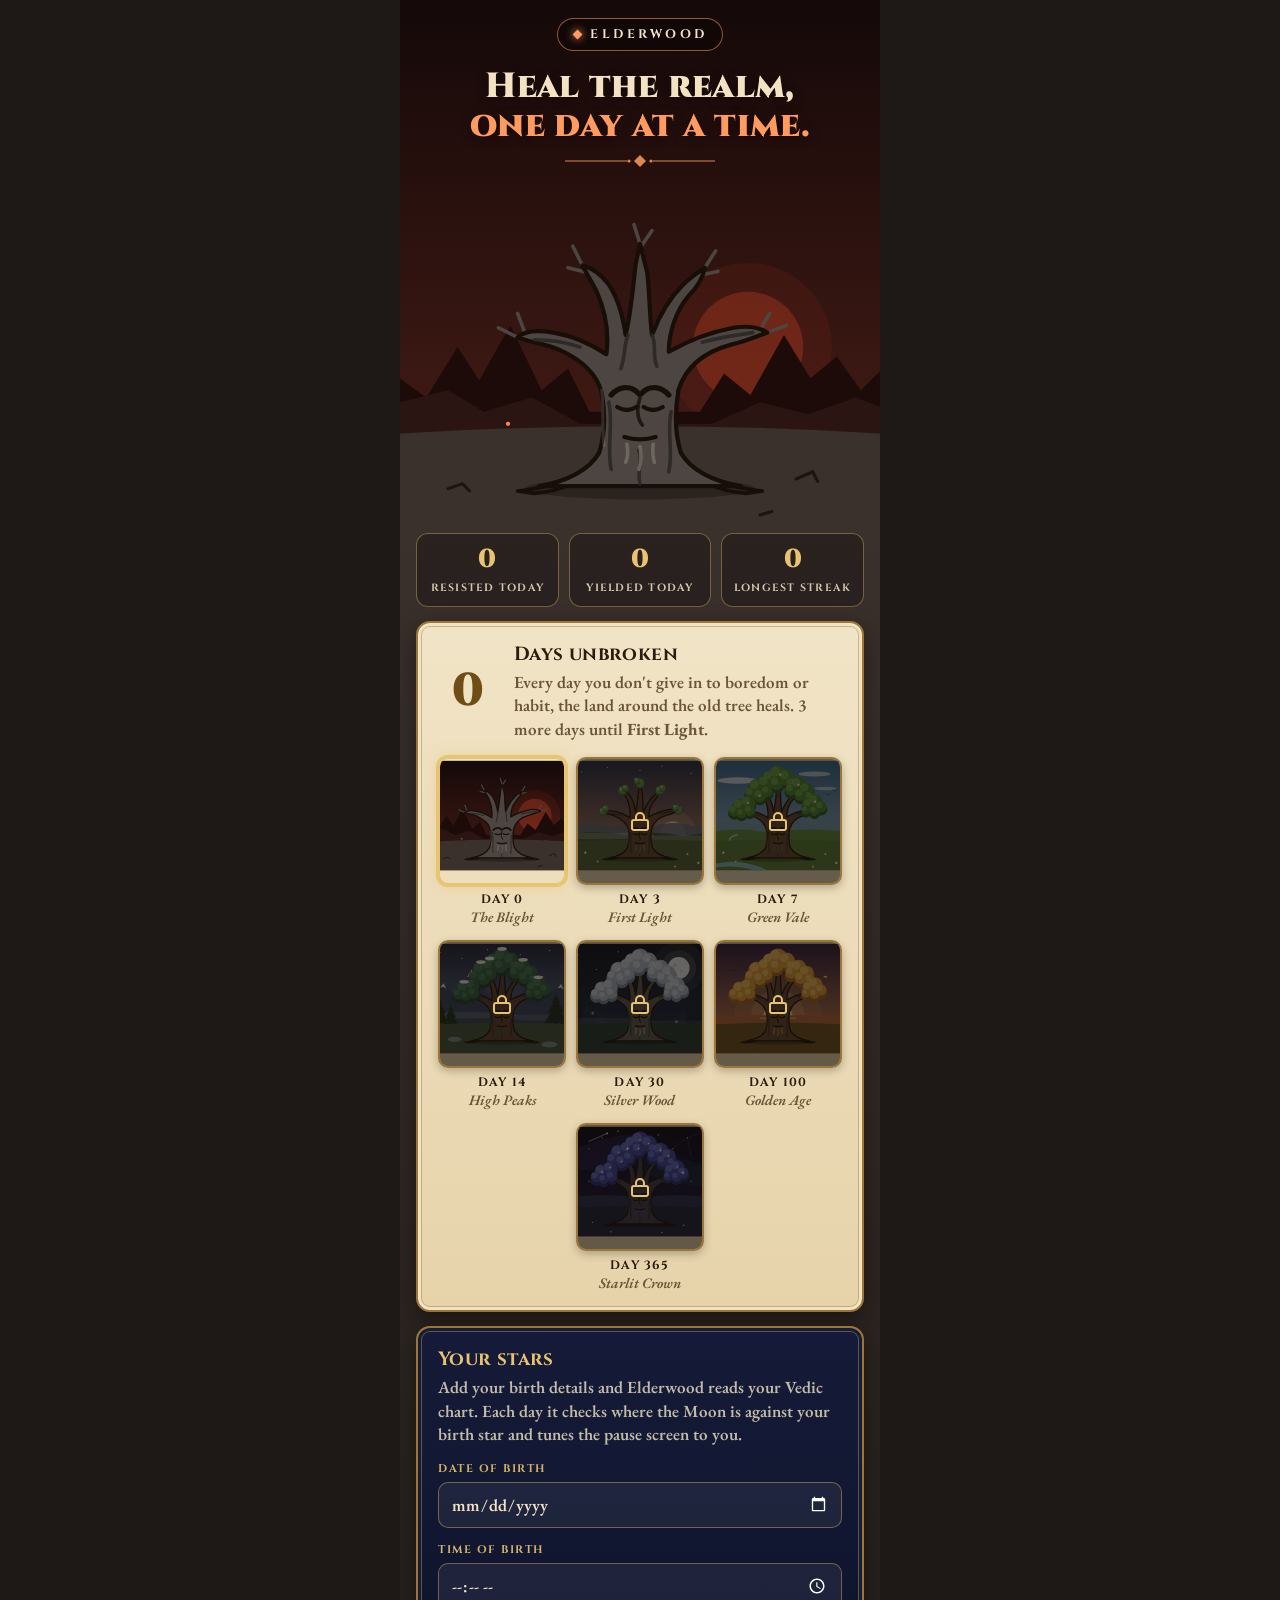
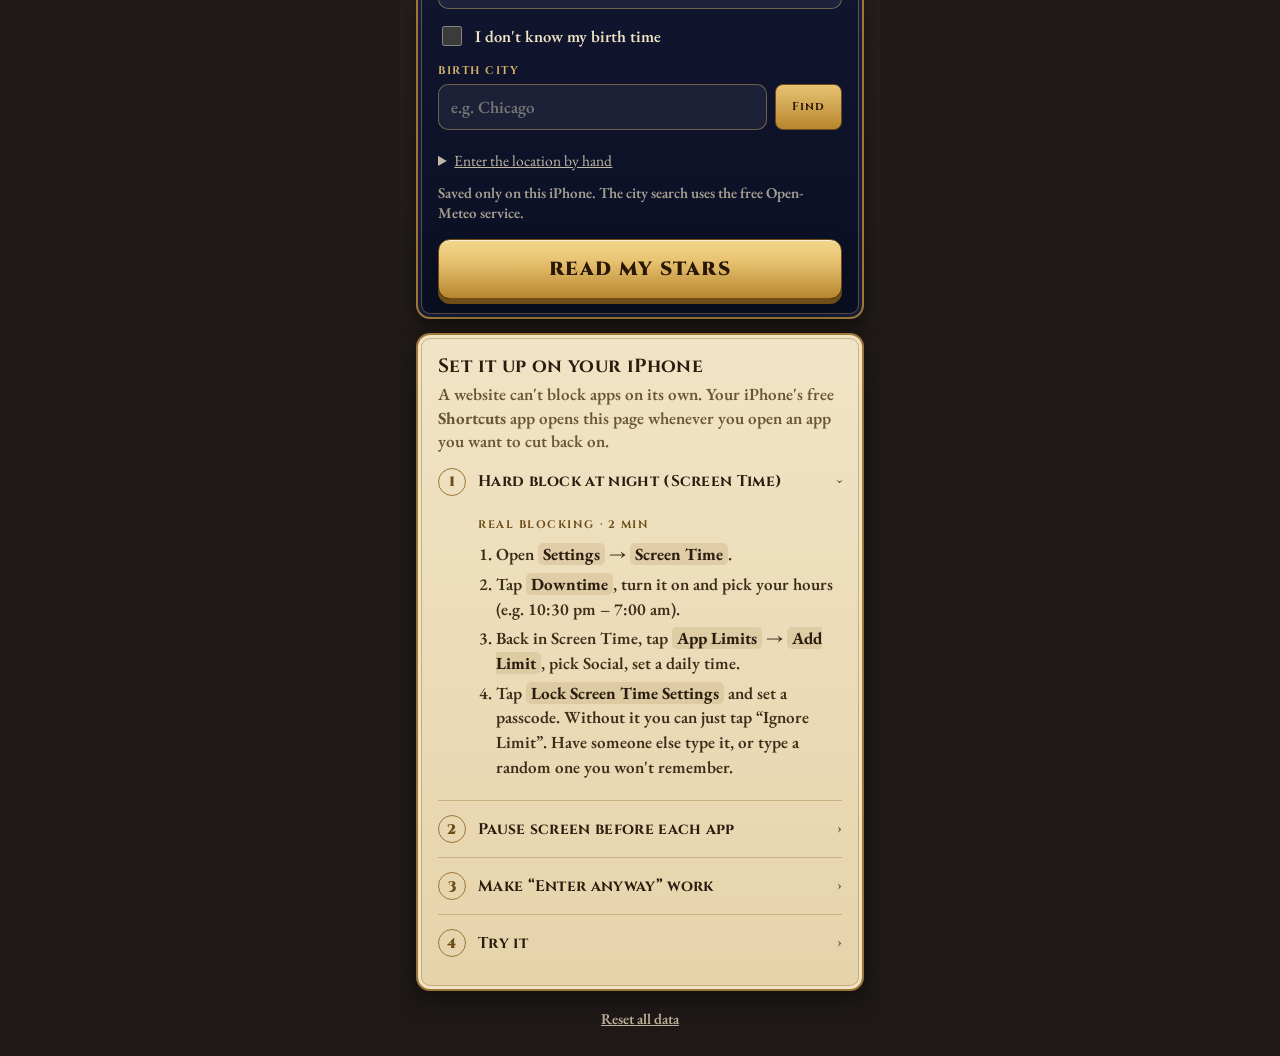
==== commit 9fb767ef: "Add Vedic chart and daily star to Elderwood Computes a sidereal (Lahiri) chart on the device from bi" ====
--- a/pause/index.html
+++ b/pause/index.html
@@ -197,6 +197,48 @@
   .copy.done { background: #3f7a3a; color: #fff; border-color: #24481f; }
   .textlink { background: none; border: 0; padding: 0; font: inherit; font-weight: 600; color: rgba(243,227,195,.75); text-decoration: underline; cursor: pointer; font-size: 15px; }
   .footer-links { display: flex; justify-content: center; gap: 22px; margin-top: 4px; }
+
+  /* ---------- your stars ---------- */
+  .card.night {
+    background: linear-gradient(180deg, #151b38 0%, #0b0f23 100%); color: #efe3c4; color-scheme: dark;
+    box-shadow: inset 0 0 0 3px #151b38, inset 0 0 0 4px rgba(232,195,114,.35), 0 8px 22px rgba(0,0,0,.4);
+  }
+  .card.night h2 { color: var(--gold); }
+  .card.night p.lede { color: rgba(239,227,196,.8); }
+  .night .grid { display: grid; grid-template-columns: 1fr 1fr; gap: 10px; margin-top: 14px; }
+  .night .cell { border: 1px solid rgba(232,195,114,.3); border-radius: 10px; padding: 10px 12px; background: rgba(255,255,255,.03); }
+  .night .cell span, .night .period span { display: block; font-family: var(--title); font-size: 10.5px; font-weight: 700; letter-spacing: .16em; text-transform: uppercase; color: rgba(232,195,114,.85); }
+  .night .cell b { display: block; font-family: var(--title); font-size: 18px; font-weight: 700; margin-top: 2px; }
+  .night .cell i, .night .period i { display: block; font-style: normal; font-size: 15.5px; color: rgba(239,227,196,.78); line-height: 1.3; margin-top: 2px; }
+  .night .period { margin-top: 14px; border-top: 1px solid rgba(232,195,114,.25); padding-top: 12px; }
+  .night .period b { display: block; font-family: var(--title); font-size: 15.5px; font-weight: 700; margin-top: 3px; line-height: 1.3; }
+  .night .period.hard b { color: #ffb48a; }
+  .night label { display: block; font-family: var(--title); font-size: 11px; font-weight: 700; letter-spacing: .14em; text-transform: uppercase; color: rgba(232,195,114,.9); margin-top: 14px; }
+  .night input[type=date], .night input[type=time], .night input[type=text] {
+    display: block; width: 100%; margin-top: 6px; min-height: 46px;
+    font-family: var(--body); font-size: 17px; font-weight: 600; letter-spacing: 0; text-transform: none; color: #f3e3c3;
+    background: rgba(255,255,255,.06); border: 1px solid rgba(232,195,114,.4); border-radius: 10px; padding: 10px 12px; -webkit-appearance: none; appearance: none;
+  }
+  .night label.check { display: flex; align-items: center; gap: 10px; font-family: var(--body); font-size: 16.5px; font-weight: 600; letter-spacing: 0; text-transform: none; color: #efe3c4; }
+  .night label.check input { width: 20px; height: 20px; accent-color: var(--gold); }
+  .night .row { display: flex; gap: 8px; margin-top: 6px; }
+  .night .row input { margin-top: 0; flex: 1; min-width: 0; }
+  .night .row .copy { padding: 0 16px; }
+  .night .row3 { display: grid; grid-template-columns: 1fr 1fr 1fr; gap: 8px; }
+  .results { display: flex; flex-direction: column; gap: 6px; margin-top: 8px; }
+  .results button { text-align: left; font: inherit; font-size: 16px; font-weight: 600; color: #efe3c4; background: rgba(255,255,255,.05); border: 1px solid rgba(232,195,114,.3); border-radius: 10px; padding: 9px 12px; cursor: pointer; }
+  .results button.on { border-color: var(--gold); background: rgba(232,195,114,.16); }
+  .night .mini { font-size: 15px; color: rgba(239,227,196,.68); margin: 12px 0 0; line-height: 1.35; }
+  .night .mini.err { color: #ffb48a; }
+  .night details.manual summary { cursor: pointer; margin-top: 12px; font-size: 15.5px; color: rgba(239,227,196,.8); text-decoration: underline; }
+  .night .btn { margin-top: 16px; }
+  .textlink.gold { color: var(--gold); margin-top: 14px; display: inline-block; }
+  .star-note { display: flex; gap: 12px; align-items: flex-start; text-align: left; background: rgba(8,10,26,.5); border: 1px solid rgba(232,195,114,.38); border-radius: 12px; padding: 12px 14px; color: #efe3c4; }
+  .star-note svg { flex: none; width: 22px; height: 22px; margin-top: 1px; color: var(--gold); }
+  .star-note b { display: block; font-family: var(--title); font-size: 13px; font-weight: 700; letter-spacing: .1em; text-transform: uppercase; color: var(--gold); }
+  .star-note span { display: block; font-size: 16.5px; font-weight: 600; line-height: 1.35; margin-top: 2px; }
+  .star-note.hard { border-color: rgba(255,150,100,.55); }
+  .star-note.hard b, .star-note.hard svg { color: #ffb48a; }
 
   @media (prefers-reduced-motion: reduce) {
     .sway, .twinkle, .rise, .drift, .fall, .cheer .glow-eye { animation: none; }
@@ -253,6 +295,149 @@
   var LET_ME_IN = "Let Me In";
   var STORE_KEY = "elderwood.v1";
 
+  /* ASTRO START */
+  var Astro = (function () {
+    var R = Math.PI / 180;
+    function norm(a) { a %= 360; return a < 0 ? a + 360 : a; }
+    function jd(ms) { return ms / 864e5 + 2440587.5; }
+    function T(j) { return (j - 2451545) / 36525; }
+
+    function sun(j) {
+      var t = T(j);
+      var L0 = 280.46646 + 36000.76983 * t + 0.0003032 * t * t;
+      var M = (357.52911 + 35999.05029 * t - 0.0001537 * t * t) * R;
+      var C = (1.914602 - 0.004817 * t - 0.000014 * t * t) * Math.sin(M) + (0.019993 - 0.000101 * t) * Math.sin(2 * M) + 0.000289 * Math.sin(3 * M);
+      return norm(L0 + C - 0.00569);
+    }
+
+    // Meeus, Astronomical Algorithms ch. 47 (main periodic terms). [D, M, M', F, coefficient in 1e-6 deg]
+    var MT = [[0,0,1,0,6288774],[2,0,-1,0,1274027],[2,0,0,0,658314],[0,0,2,0,213618],[0,1,0,0,-185116],[0,0,0,2,-114332],
+      [2,0,-2,0,58793],[2,-1,-1,0,57066],[2,0,1,0,53322],[2,-1,0,0,45758],[0,1,-1,0,-40923],[1,0,0,0,-34720],[0,1,1,0,-30383],
+      [2,0,0,-2,15327],[0,0,1,2,-12528],[0,0,1,-2,10980],[4,0,-1,0,10675],[0,0,3,0,10034],[4,0,-2,0,8548],[2,1,-1,0,-7888],
+      [2,1,0,0,-6766],[1,0,-1,0,-5163],[1,1,0,0,4987],[2,-1,1,0,4036],[2,0,2,0,3994],[4,0,0,0,3861],[2,0,-3,0,3665],
+      [0,1,-2,0,-2689],[2,0,-1,2,-2602],[2,-1,-2,0,2390],[1,0,1,0,-2348],[2,-2,0,0,2236],[0,1,2,0,-2120],[0,2,0,0,-2069],
+      [2,-2,-1,0,2048],[2,0,1,-2,-1773],[2,0,0,2,-1595],[4,-1,-1,0,1215],[0,0,2,2,-1110],[3,0,-1,0,-892],[2,1,1,0,-810],
+      [4,-1,-2,0,759],[0,2,-1,0,-713],[2,2,-1,0,-700],[2,1,-2,0,691],[2,-1,0,-2,596],[4,0,1,0,549],[0,0,4,0,537],[4,-1,0,0,520]];
+    function moon(j) {
+      var t = T(j), t2 = t * t, t3 = t2 * t, t4 = t3 * t;
+      var Lp = 218.3164477 + 481267.88123421 * t - 0.0015786 * t2 + t3 / 538841 - t4 / 65194000;
+      var D = 297.8501921 + 445267.1114034 * t - 0.0018819 * t2 + t3 / 545868 - t4 / 113065000;
+      var M = 357.5291092 + 35999.0502909 * t - 0.0001536 * t2 + t3 / 24490000;
+      var Mp = 134.9633964 + 477198.8675055 * t + 0.0087414 * t2 + t3 / 69699 - t4 / 14712000;
+      var F = 93.2720950 + 483202.0175233 * t - 0.0036539 * t2 - t3 / 3526000 + t4 / 863310000;
+      var E = 1 - 0.002516 * t - 0.0000074 * t2;
+      var s = 0;
+      for (var i = 0; i < MT.length; i++) {
+        var m = MT[i], arg = (m[0] * D + m[1] * M + m[2] * Mp + m[3] * F) * R;
+        s += m[4] * Math.sin(arg) * (Math.abs(m[1]) === 1 ? E : Math.abs(m[1]) === 2 ? E * E : 1);
+      }
+      var A1 = (119.75 + 131.849 * t) * R, A2 = (53.09 + 479264.290 * t) * R;
+      s += 3958 * Math.sin(A1) + 1962 * Math.sin((Lp - F) * R) + 318 * Math.sin(A2);
+      return norm(Lp + s / 1e6);
+    }
+
+    // Lahiri (Chitrapaksha) ayanamsa, linear fit around J2000.
+    function ayanamsa(j) { return 23.857092 + 0.0139697 * (j - 2451545) / 365.25; }
+
+    function ascendant(j, lat, lon) {
+      var t = T(j);
+      var gmst = 280.46061837 + 360.98564736629 * (j - 2451545) + 0.000387933 * t * t - t * t * t / 38710000;
+      var ramc = norm(gmst + lon) * R;
+      var eps = (23.439291 - 0.0130042 * t) * R;
+      return norm(Math.atan2(Math.cos(ramc), -(Math.sin(ramc) * Math.cos(eps) + Math.tan(lat * R) * Math.sin(eps))) / R);
+    }
+
+    var SIGNS = ["Aries","Taurus","Gemini","Cancer","Leo","Virgo","Libra","Scorpio","Sagittarius","Capricorn","Aquarius","Pisces"];
+    var RASHI = ["Mesha","Vrishabha","Mithuna","Karka","Simha","Kanya","Tula","Vrishchika","Dhanu","Makara","Kumbha","Meena"];
+    var NAKS = ["Ashwini","Bharani","Krittika","Rohini","Mrigashira","Ardra","Punarvasu","Pushya","Ashlesha","Magha","Purva Phalguni",
+      "Uttara Phalguni","Hasta","Chitra","Swati","Vishakha","Anuradha","Jyeshtha","Mula","Purva Ashadha","Uttara Ashadha","Shravana",
+      "Dhanishta","Shatabhisha","Purva Bhadrapada","Uttara Bhadrapada","Revati"];
+    var LORDS = ["Ketu","Venus","Sun","Moon","Mars","Rahu","Jupiter","Saturn","Mercury"];
+    var YEARS = [7, 20, 6, 10, 7, 18, 16, 19, 17];
+    var NAK = 360 / 27;
+    var YEAR_MS = 365.256 * 864e5;
+
+    // Delta T (seconds), NASA polynomial fits; Meeus moon/sun theory runs on Terrestrial Time.
+    function deltaT(j) {
+      var y = 2000 + (j - 2451545) / 365.25, t;
+      if (y >= 2005 && y < 2050) { t = y - 2000; return 62.92 + 0.32217 * t + 0.005589 * t * t; }
+      if (y >= 1986 && y < 2005) { t = y - 2000; return 63.86 + 0.3345 * t - 0.060374 * t * t + 0.0017275 * t * t * t + 0.000651814 * t * t * t * t + 0.00002373599 * t * t * t * t * t; }
+      if (y >= 1961 && y < 1986) { t = y - 1975; return 45.45 + 1.067 * t - t * t / 260 - t * t * t / 718; }
+      if (y >= 1941 && y < 1961) { t = y - 1950; return 29.07 + 0.407 * t - t * t / 233 + t * t * t / 2547; }
+      return 69;
+    }
+    function tt(j) { return j + deltaT(j) / 86400; }
+    function sidereal(lon, j) { return norm(lon - ayanamsa(j)); }
+    function sign(l) { var i = Math.floor(l / 30); return { i: i, name: SIGNS[i], rashi: RASHI[i], deg: l - i * 30 }; }
+    function nak(l) { var i = Math.floor(l / NAK); return { i: i, name: NAKS[i], pada: Math.floor((l - i * NAK) / (NAK / 4)) + 1, lord: LORDS[i % 9] }; }
+
+    function chart(utcMs, lat, lon, hasTime) {
+      var j = jd(utcMs);
+      var m = sidereal(moon(tt(j)), j), su = sidereal(sun(tt(j)), j);
+      var c = { moon: m, sun: su, moonSign: sign(m), sunSign: sign(su), nak: nak(m), utcMs: utcMs };
+      if (hasTime && lat != null && lon != null) { c.asc = sidereal(ascendant(j, lat, lon), j); c.ascSign = sign(c.asc); }
+      return c;
+    }
+
+    // Vimshottari dasha: returns current maha and antar periods at time `atMs`.
+    function dasha(c, atMs) {
+      var n = nak(c.moon), start = n.i % 9;
+      var elapsed = (c.moon - n.i * NAK) / NAK;
+      var mdStart = c.utcMs - elapsed * YEARS[start] * YEAR_MS;
+      for (var k = 0; k < 18; k++) {
+        var li = (start + k) % 9, mdEnd = mdStart + YEARS[li] * YEAR_MS;
+        if (atMs < mdEnd) {
+          var adStart = mdStart;
+          for (var a = 0; a < 9; a++) {
+            var ai = (li + a) % 9, adEnd = adStart + YEARS[li] * YEARS[ai] / 120 * YEAR_MS;
+            if (atMs < adEnd) return { maha: LORDS[li], mahaStart: mdStart, mahaEnd: mdEnd, antar: LORDS[ai], antarStart: adStart, antarEnd: adEnd };
+            adStart = adEnd;
+          }
+        }
+        mdStart = mdEnd;
+      }
+      return null;
+    }
+
+    // Tara Bala: today's Moon star counted from the birth star.
+    var TARAS = [
+      { name: "Janma",       good: null,  msg: "The Moon returns to your birth star. Feelings run strong today, so guard your attention." },
+      { name: "Sampat",      good: true,  msg: "A day of gain. Spend your hours on work that grows." },
+      { name: "Vipat",       good: false, msg: "A day of obstacles. Distraction hits harder today. Hold the line." },
+      { name: "Kshema",      good: true,  msg: "A day of well-being. Rest well and scroll less." },
+      { name: "Pratyari",    good: false, msg: "A day of resistance. The pull is stronger today, so turn back early." },
+      { name: "Sadhaka",     good: true,  msg: "A day of achievement. A good day to finish an edit." },
+      { name: "Naidhana",    good: false, msg: "The hardest star of your cycle. Keep the day simple and the phone down." },
+      { name: "Mitra",       good: true,  msg: "A friendly star. Good for people, not feeds." },
+      { name: "Parama Mitra", good: true, msg: "Your best star of the cycle. Make something you're proud of." }
+    ];
+    function today(birthNak, atMs) {
+      var j = jd(atMs), m = sidereal(moon(tt(j)), j), n = nak(m);
+      var count = ((n.i - birthNak + 27) % 27) + 1;
+      var t = TARAS[(count - 1) % 9];
+      return { nak: n, sign: sign(m), count: count, tara: t };
+    }
+
+    // Local birth time in an IANA zone (or fixed offset in minutes) -> UTC ms.
+    function tzOffsetMin(tz, ms) {
+      var f = new Intl.DateTimeFormat("en-US", { timeZone: tz, hourCycle: "h23", year: "numeric", month: "2-digit", day: "2-digit", hour: "2-digit", minute: "2-digit", second: "2-digit" });
+      var p = {};
+      f.formatToParts(new Date(ms)).forEach(function (x) { p[x.type] = x.value; });
+      return (Date.UTC(+p.year, +p.month - 1, +p.day, +p.hour % 24, +p.minute, +p.second) - ms) / 6e4;
+    }
+    function toUtc(dateStr, timeStr, tz, fixedOffsetMin) {
+      var d = dateStr.split("-").map(Number), t = (timeStr || "12:00").split(":").map(Number);
+      var asUtc = Date.UTC(d[0], d[1] - 1, d[2], t[0], t[1] || 0);
+      if (fixedOffsetMin != null && !isNaN(fixedOffsetMin)) return asUtc - fixedOffsetMin * 6e4;
+      var off = tzOffsetMin(tz, asUtc);
+      off = tzOffsetMin(tz, asUtc - off * 6e4);
+      return asUtc - off * 6e4;
+    }
+
+    return { chart: chart, dasha: dasha, today: today, toUtc: toUtc, sign: sign, nak: nak, TARAS: TARAS };
+  })();
+  /* ASTRO END */
+
   /* ---------- storage ---------- */
   function today(d) {
     d = d || new Date();
@@ -287,6 +472,42 @@
   var state = load();
   state.best = Math.max(state.best || 0, streak());
   save();
+
+  /* ---------- your stars ---------- */
+  var NAK_SYMBOL = ["a horse's head","the womb","a flame","a chariot","a deer's head","a teardrop","a quiver of arrows","a cow's udder",
+    "a coiled serpent","a royal throne","the front of a bed","the back of a bed","an open hand","a bright jewel","a sprout in the wind",
+    "a triumphal arch","a lotus","a protective amulet","a bundle of roots","a winnowing fan","an elephant's tusk","an ear","a drum",
+    "an empty circle","a sword","the twins","a fish"];
+  var MOON_SVG = '<svg viewBox="0 0 24 24" aria-hidden="true"><path d="M20 14.5A8.5 8.5 0 0 1 9.5 4a8.5 8.5 0 1 0 10.5 10.5z" fill="currentColor"/></svg>';
+  var CHART = null, TODAY = null, editingBirth = false;
+  function initStars() {
+    var m = /^#birth=(.+)$/.exec(location.hash || "");
+    if (m) {
+      // Private setup link: #birth=YYYY-MM-DDTHH:MM|utcOffsetMinutes|lat|lon|place
+      var p = decodeURIComponent(m[1]).split("|"), dt = p[0].split("T");
+      state.birth = { date: dt[0], time: dt[1] || "12:00", hasTime: !!dt[1], offset: Number(p[1]), tz: null, lat: Number(p[2]), lon: Number(p[3]), place: p[4] || "" };
+      save();
+      try { history.replaceState(null, "", location.pathname + location.search); } catch (e) {}
+    }
+    CHART = null; TODAY = null;
+    var b = state.birth;
+    if (!b || !b.date) return;
+    try {
+      var utc = Astro.toUtc(b.date, b.hasTime ? b.time : "12:00", b.tz, b.tz ? null : b.offset);
+      if (isNaN(utc)) return;
+      CHART = Astro.chart(utc, b.lat, b.lon, b.hasTime && b.lat != null && !isNaN(b.lat));
+      TODAY = Astro.today(CHART.nak.i, Date.now());
+    } catch (e) { CHART = null; TODAY = null; }
+  }
+  initStars();
+  window.addEventListener("hashchange", function () { if (/^#birth=/.test(location.hash)) location.reload(); });
+  function fmtDate(ms) { return new Date(ms).toLocaleDateString("en-US", { day: "numeric", month: "short", year: "numeric" }); }
+  function starNote(full) {
+    if (!TODAY) return "";
+    var t = TODAY.tara, hard = t.good === false;
+    return '<div class="star-note fade-in' + (hard ? " hard" : "") + '">' + MOON_SVG + "<div><b>" + esc(t.name) + " day for you</b><span>Moon in " + esc(TODAY.nak.name) +
+      (full ? ". " + esc(t.msg) + (hard ? " Your breath is longer today." : "") : "") + "</span></div></div>";
+  }
 
   /* ---------- drawing ---------- */
   var uid = 0;
@@ -531,11 +752,13 @@
     drawScene({ stage: STAGE, mood: "calm", ring: true });
 
     var label = $("breath-label"), wrap = $("scene-wrap");
+    var total = TODAY && TODAY.tara.good === false ? 15 : BREATH_SECONDS;
+    var ring = document.querySelector(".ring"); if (ring) ring.style.animationDuration = total + "s";
     label.classList.remove("hidden");
-    $("ground").innerHTML = '<p class="fine" style="margin-top:6px">' + streakLine(app, count) + "</p>";
-
-    var left = BREATH_SECONDS;
-    function tick() { label.innerHTML = (left > BREATH_SECONDS / 2 ? "Breathe in" : "Breathe out") + "<b>" + left + "</b>"; }
+    $("ground").innerHTML = '<p class="fine" style="margin-top:6px">' + streakLine(app, count) + "</p>" + starNote(true);
+
+    var left = total;
+    function tick() { label.innerHTML = (left > total / 2 ? "Breathe in" : "Breathe out") + "<b>" + left + "</b>"; }
     requestAnimationFrame(function () { wrap.classList.add("breathing"); });
     tick();
     var timer = setInterval(function () {
@@ -556,7 +779,7 @@
     html += "</div>" +
       '<button class="btn fade-in" id="pass">Turn back</button>' +
       '<button class="btn ghost fade-in" id="anyway" disabled>Choose a reason to enter</button>' +
-      '<p class="fine fade-in">' + streakLine(app, count) + "</p>";
+      '<p class="fine fade-in">' + streakLine(app, count) + "</p>" + starNote(false);
     $("ground").innerHTML = html;
 
     var anyway = $("anyway");
@@ -621,7 +844,7 @@
   /* ---------- dashboard ---------- */
   function dashboard() {
     var dl = dayLog();
-    $("pill-text").textContent = "Elderwood";
+    $("pill-text").textContent = CHART ? "Elderwood · " + CHART.nak.name : "Elderwood";
     $("title").innerHTML = 'Heal the realm,<br><span class="accent">one day at a time.</span>';
     drawScene({ stage: STAGE, mood: days > 0 ? "happy" : "calm" });
     var next = THEMES[STAGE + 1];
@@ -652,6 +875,7 @@
         (next ? " " + plural(next.day - days, "more day") + " until <b>" + esc(next.name) + "</b>." : " Every realm is restored.") +
       "</p></div></div>" +
       '<div class="themes">' + realms + "</div></div>" +
+      starsCard() +
 
       '<div class="card" id="setup"><h2>Set it up on your iPhone</h2><p>A website can\'t block apps on its own. Your iPhone\'s free <b>Shortcuts</b> app opens this page whenever you open an app you want to cut back on.</p>' +
 
@@ -703,6 +927,7 @@
         else { fallbackCopy(text); ok(); }
       });
     });
+    bindStars();
     $("reset").addEventListener("click", function () {
       if (!confirm("Reset your streak and all stats?")) return;
       try { localStorage.removeItem(STORE_KEY); } catch (e) {}
@@ -714,6 +939,97 @@
       $("setup").scrollIntoView();
     }
   }
+  function starsCard() {
+    if (!CHART || editingBirth) return birthForm();
+    var c = CHART, d = Astro.dasha(c, Date.now()), t = TODAY, b = state.birth;
+    function cell(label, value, sub) { return '<div class="cell"><span>' + label + "</span><b>" + esc(value) + "</b><i>" + esc(sub) + "</i></div>"; }
+    function deg(sg) { return sg.name + " " + Math.floor(sg.deg) + "°"; }
+    var hard = t.tara.good === false;
+    return '<div class="card night" id="stars"><h2>Your stars</h2><p class="lede">Vedic chart (Lahiri) for ' + esc(fmtDate(c.utcMs)) + (b.place ? ", " + esc(b.place) : "") + ".</p>" +
+      '<div class="grid">' +
+        cell("Rising", c.ascSign ? c.ascSign.rashi : "Unknown", c.ascSign ? deg(c.ascSign) : "Needs a birth time") +
+        cell("Moon", c.moonSign.rashi, deg(c.moonSign)) +
+        cell("Birth star", c.nak.name, "Pada " + c.nak.pada + ", " + NAK_SYMBOL[c.nak.i]) +
+        cell("Sun", c.sunSign.rashi, deg(c.sunSign)) +
+      "</div>" +
+      (d ? '<div class="period"><span>Current period</span><b>' + d.maha + " Mahadasha · " + d.antar + " Antardasha</b><i>" + d.antar + " period runs until " + esc(fmtDate(d.antarEnd)) + ". " + d.maha + " period runs until " + esc(fmtDate(d.mahaEnd)) + ".</i></div>" : "") +
+      '<div class="period' + (hard ? " hard" : "") + '"><span>Today</span><b>Moon in ' + esc(t.nak.name) + " · " + esc(t.tara.name) + " Tara</b><i>" +
+        esc(ordinal(t.count)) + " star from yours. " + esc(t.tara.msg) + (hard ? " Your pause breath is 15 seconds today." : "") + "</i></div>" +
+      (!b.hasTime ? '<p class="mini">Without a birth time, your Rising sign is unknown, and your birth star could be off if the Moon changed stars that day.</p>' : "") +
+      '<button class="textlink gold" id="edit-birth">Edit birth details</button></div>';
+  }
+
+  function birthForm() {
+    var b = state.birth || {};
+    var has = function (v) { return v != null && !isNaN(v) ? String(v) : ""; };
+    return '<div class="card night" id="stars"><h2>Your stars</h2><p class="lede">Add your birth details and Elderwood reads your Vedic chart. Each day it checks where the Moon is against your birth star and tunes the pause screen to you.</p>' +
+      '<label>Date of birth<input type="date" id="b-date" value="' + esc(b.date || "") + '"></label>' +
+      '<label>Time of birth<input type="time" id="b-time" value="' + esc(b.hasTime === false ? "" : (b.time || "")) + '"></label>' +
+      '<label class="check"><input type="checkbox" id="b-notime"' + (b.hasTime === false ? " checked" : "") + "> I don't know my birth time</label>" +
+      '<label for="b-city">Birth city</label><div class="row"><input type="text" id="b-city" autocomplete="off" placeholder="e.g. Chicago" value="' + esc(b.place || "") + '"><button class="copy" id="b-find" type="button">Find</button></div>' +
+      '<div id="b-results" class="results"></div>' +
+      '<details class="manual"><summary>Enter the location by hand</summary><div class="row3">' +
+        '<label>Latitude<input type="text" inputmode="decimal" id="b-lat" value="' + has(b.lat) + '"></label>' +
+        '<label>Longitude<input type="text" inputmode="decimal" id="b-lon" value="' + has(b.lon) + '"></label>' +
+        '<label>UTC offset<input type="text" inputmode="decimal" id="b-off" placeholder="-6" value="' + (b.offset != null && !b.tz ? has(b.offset / 60) : "") + '"></label>' +
+      "</div></details>" +
+      '<p class="mini" id="b-msg">Saved only on this iPhone. The city search uses the free Open-Meteo service.</p>' +
+      '<button class="btn" id="b-save" type="button">Read my stars</button>' +
+      (CHART ? '<button class="textlink gold" id="b-cancel" type="button">Cancel</button>' : "") + "</div>";
+  }
+
+  function bindStars() {
+    var edit = $("edit-birth");
+    if (edit) { edit.addEventListener("click", function () { editingBirth = true; dashboard(); $("stars").scrollIntoView(); }); return; }
+    var picked = null, msg = $("b-msg");
+    function say(text, err) { msg.textContent = text; msg.classList.toggle("err", !!err); }
+    var cancel = $("b-cancel");
+    if (cancel) cancel.addEventListener("click", function () { editingBirth = false; dashboard(); $("stars").scrollIntoView(); });
+    $("b-find").addEventListener("click", function () {
+      var q = $("b-city").value.trim();
+      if (!q) { say("Type a city first.", true); return; }
+      say("Searching…");
+      fetch("https://geocoding-api.open-meteo.com/v1/search?count=6&language=en&format=json&name=" + encodeURIComponent(q))
+        .then(function (r) { return r.json(); })
+        .then(function (data) {
+          var list = (data && data.results) || [];
+          if (!list.length) { say("No match. Try another spelling, or enter the location by hand.", true); return; }
+          say("Tap your birth city.");
+          $("b-results").innerHTML = list.map(function (r, i) {
+            return '<button type="button" data-i="' + i + '">' + esc([r.name, r.admin1, r.country].filter(Boolean).join(", ")) + "</button>";
+          }).join("");
+          Array.prototype.forEach.call($("b-results").querySelectorAll("button"), function (btn) {
+            btn.addEventListener("click", function () {
+              var r = list[+btn.dataset.i];
+              picked = { lat: r.latitude, lon: r.longitude, tz: r.timezone, place: [r.name, r.admin1].filter(Boolean).join(", ") };
+              Array.prototype.forEach.call($("b-results").querySelectorAll("button"), function (o) { o.classList.remove("on"); });
+              btn.classList.add("on");
+              say("Got it: " + picked.place + ".");
+            });
+          });
+        })
+        .catch(function () { say("Couldn't reach the city search. Enter the location by hand instead.", true); });
+    });
+    $("b-save").addEventListener("click", function () {
+      var date = $("b-date").value, time = $("b-time").value, noTime = $("b-notime").checked;
+      if (!date) { say("Add your date of birth.", true); return; }
+      if (!noTime && !time) { say("Add your birth time, or tick “I don't know my birth time”.", true); return; }
+      var lat = parseFloat($("b-lat").value), lon = parseFloat($("b-lon").value), off = parseFloat($("b-off").value);
+      var loc = null, old = state.birth;
+      if (picked) loc = picked;
+      else if (!isNaN(lat) && !isNaN(lon) && !isNaN(off)) loc = { lat: lat, lon: lon, tz: null, offset: Math.round(off * 60), place: $("b-city").value.trim() };
+      else if (old && old.lat != null && $("b-city").value.trim() === (old.place || "")) loc = { lat: old.lat, lon: old.lon, tz: old.tz, offset: old.offset, place: old.place };
+      if (!loc) { say("Find your birth city, or enter latitude, longitude and UTC offset by hand.", true); return; }
+      state.birth = { date: date, time: noTime ? "12:00" : time, hasTime: !noTime, lat: loc.lat, lon: loc.lon, tz: loc.tz || null, offset: loc.tz ? null : loc.offset, place: loc.place || "" };
+      save();
+      editingBirth = false;
+      initStars();
+      if (!CHART) { editingBirth = true; dashboard(); say("Something in those details didn't work. Check them and try again.", true); return; }
+      dashboard();
+      $("stars").scrollIntoView();
+    });
+  }
+
   function fallbackCopy(text) {
     var ta = document.createElement("textarea");
     ta.value = text; ta.style.position = "fixed"; ta.style.opacity = "0";
